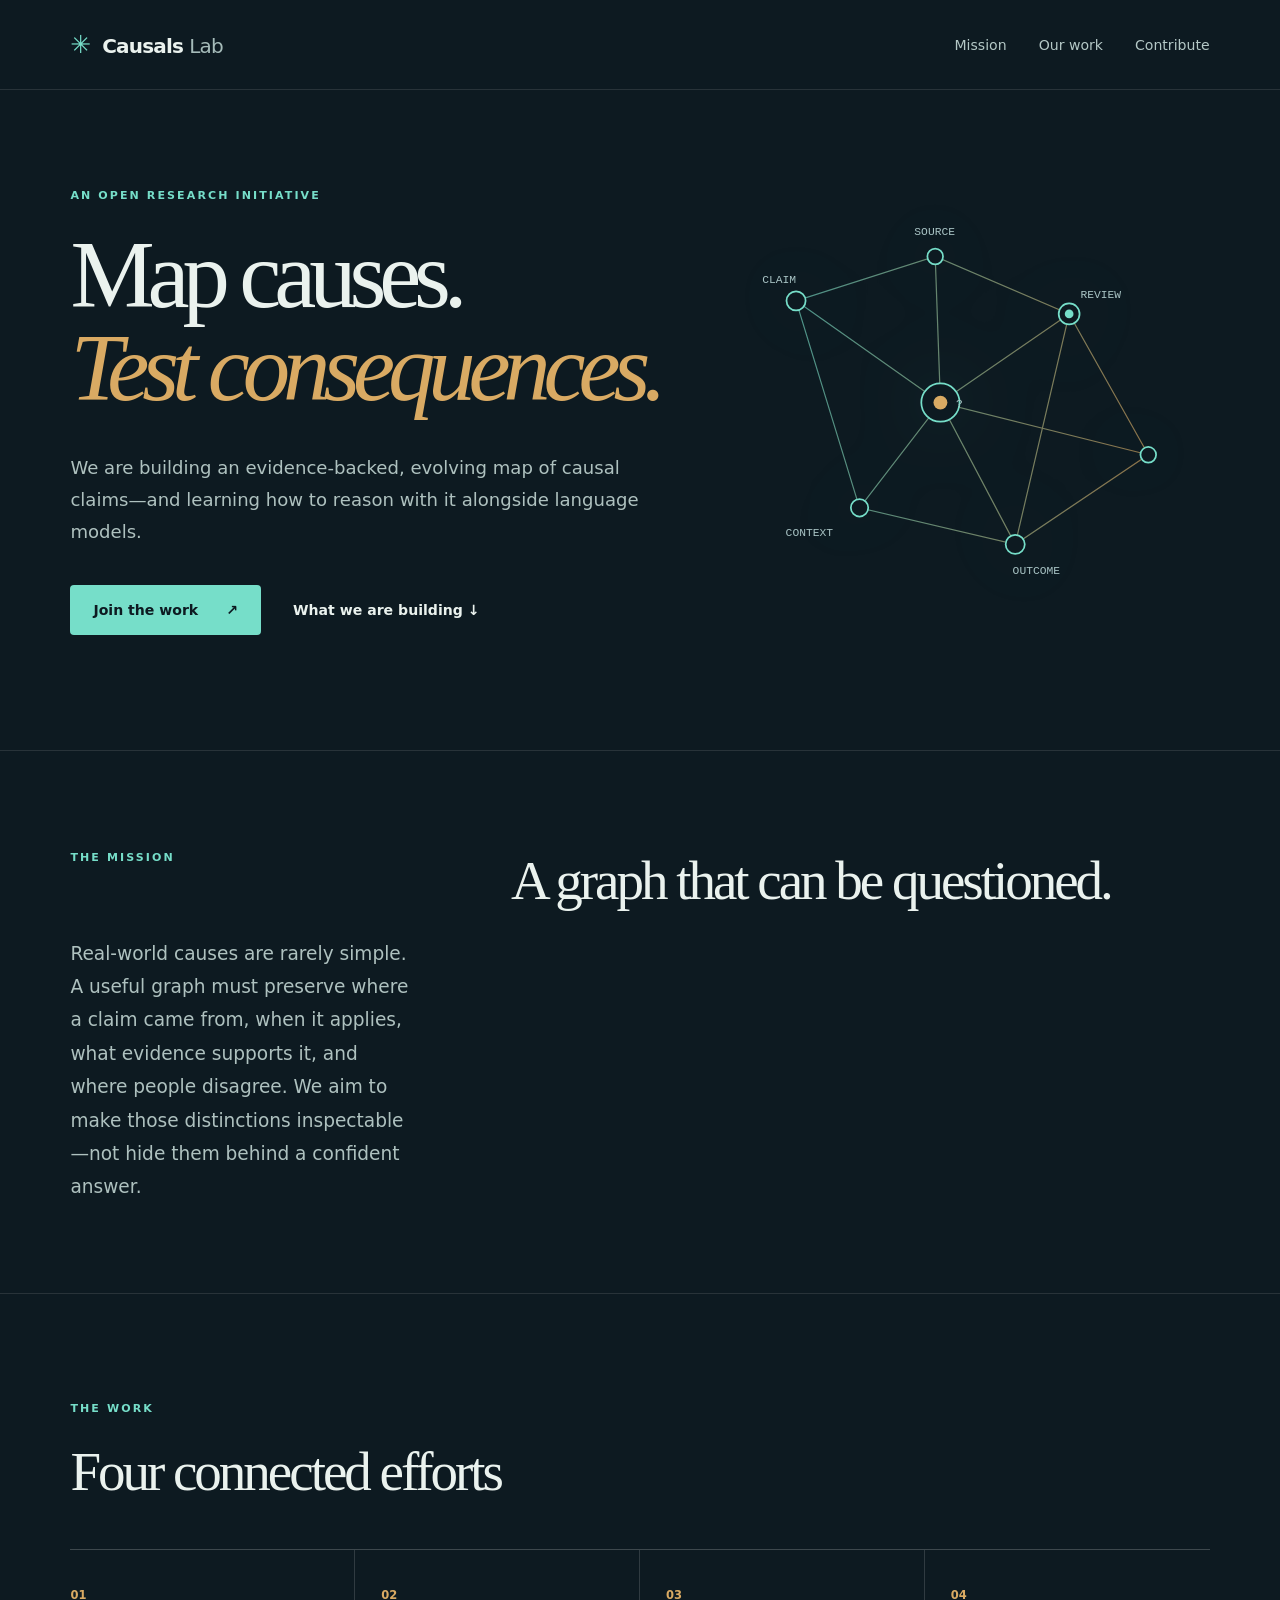
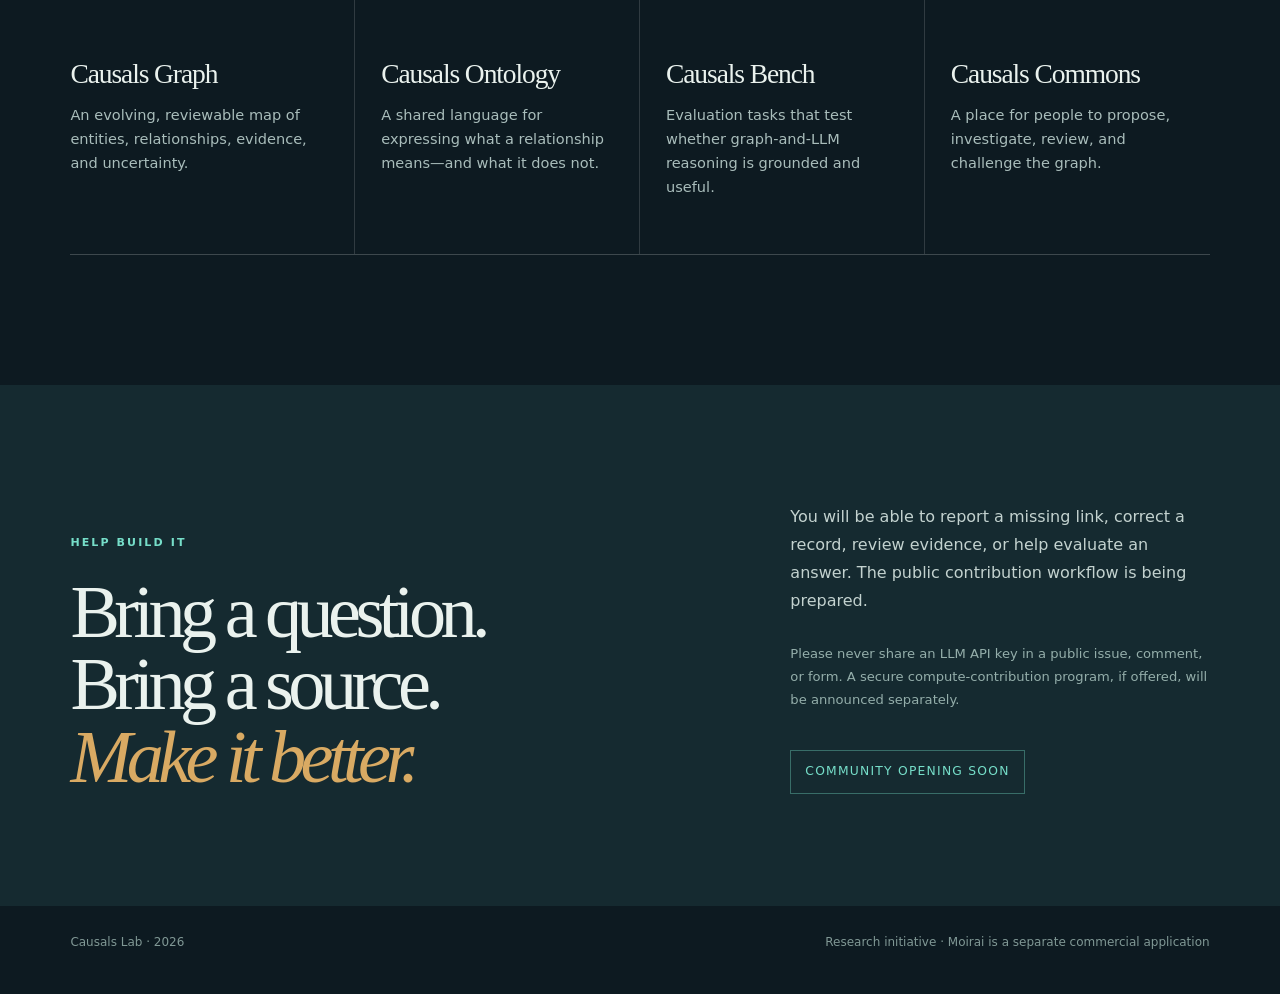
==== index.html @ 5c0425d1 "Initialize Causals Lab public collaboration materials" ====
<!doctype html>
<html lang="en">
  <head>
    <meta charset="utf-8" />
    <meta name="viewport" content="width=device-width, initial-scale=1" />
    <meta name="theme-color" content="#0d1a21" />
    <meta name="description" content="Causals Lab is building an evidence-backed causal knowledge graph and studying how graphs and language models reason together." />
    <title>Causals Lab — Map causes. Test consequences.</title>
    <link rel="stylesheet" href="./styles.css" />
  </head>
  <body>
    <header class="site-header">
      <a class="wordmark" href="#top" aria-label="Causals Lab home"><span class="mark" aria-hidden="true">✳</span> Causals <span class="lab">Lab</span></a>
      <nav aria-label="Main navigation">
        <a href="#mission">Mission</a>
        <a href="#work">Our work</a>
        <a href="#contribute">Contribute</a>
      </nav>
    </header>

    <main id="top">
      <section class="hero" aria-labelledby="hero-title">
        <div class="hero-copy">
          <p class="eyebrow">An open research initiative</p>
          <h1 id="hero-title">Map causes.<br /><em>Test consequences.</em></h1>
          <p class="lede">We are building an evidence-backed, evolving map of causal claims—and learning how to reason with it alongside language models.</p>
          <div class="hero-actions">
            <a class="button button-primary" href="#contribute">Join the work <span aria-hidden="true">↗</span></a>
            <a class="text-link" href="#mission">What we are building <span aria-hidden="true">↓</span></a>
          </div>
        </div>
        <div class="graph-art" role="img" aria-label="Illustration of connected claims, evidence, and questions">
          <svg viewBox="0 0 560 500" aria-hidden="true">
            <defs><linearGradient id="line" x1="0" x2="1"><stop stop-color="#76dec9"/><stop offset="1" stop-color="#d9aa63"/></linearGradient></defs>
            <g class="edges" stroke="url(#line)" stroke-width="1.4" fill="none" opacity=".62">
              <path d="M84 124 244 73 398 139 489 301 336 404 157 362 84 124"/>
              <path d="M84 124 250 241 398 139M244 73 250 241 336 404M157 362 250 241 489 301M398 139 336 404"/>
            </g>
            <g fill="#0d1a21" stroke="#76dec9" stroke-width="2"><circle cx="84" cy="124" r="11"/><circle cx="244" cy="73" r="9"/><circle cx="398" cy="139" r="12"/><circle cx="250" cy="241" r="22"/><circle cx="157" cy="362" r="10"/><circle cx="336" cy="404" r="11"/><circle cx="489" cy="301" r="9"/></g>
            <circle cx="250" cy="241" r="8" fill="#d9aa63"/><circle cx="398" cy="139" r="5" fill="#76dec9"/>
            <g fill="#a9c4c5" font-size="13" font-family="ui-monospace, monospace"><text x="45" y="103">CLAIM</text><text x="220" y="48">SOURCE</text><text x="411" y="121">REVIEW</text><text x="268" y="246">?</text><text x="72" y="394">CONTEXT</text><text x="333" y="438">OUTCOME</text></g>
          </svg>
        </div>
      </section>

      <section class="statement" id="mission">
        <p class="eyebrow">The mission</p>
        <h2>A graph that can be questioned.</h2>
        <p>Real-world causes are rarely simple. A useful graph must preserve where a claim came from, when it applies, what evidence supports it, and where people disagree. We aim to make those distinctions inspectable—not hide them behind a confident answer.</p>
      </section>

      <section class="work" id="work">
        <div class="section-head"><p class="eyebrow">The work</p><h2>Four connected efforts</h2></div>
        <div class="cards">
          <article class="card"><span class="number">01</span><h3>Causals Graph</h3><p>An evolving, reviewable map of entities, relationships, evidence, and uncertainty.</p></article>
          <article class="card"><span class="number">02</span><h3>Causals Ontology</h3><p>A shared language for expressing what a relationship means—and what it does not.</p></article>
          <article class="card"><span class="number">03</span><h3>Causals Bench</h3><p>Evaluation tasks that test whether graph-and-LLM reasoning is grounded and useful.</p></article>
          <article class="card"><span class="number">04</span><h3>Causals Commons</h3><p>A place for people to propose, investigate, review, and challenge the graph.</p></article>
        </div>
      </section>

      <section class="contribute" id="contribute">
        <div><p class="eyebrow">Help build it</p><h2>Bring a question.<br />Bring a source.<br /><em>Make it better.</em></h2></div>
        <div class="contribute-copy"><p>You will be able to report a missing link, correct a record, review evidence, or help evaluate an answer. The public contribution workflow is being prepared.</p><p class="small">Please never share an LLM API key in a public issue, comment, or form. A secure compute-contribution program, if offered, will be announced separately.</p><span class="status">Community opening soon</span></div>
      </section>
    </main>

    <footer><span>Causals Lab · 2026</span><span>Research initiative · Moirai is a separate commercial application</span></footer>
  </body>
</html>
---- styles.css ----
:root{font-family:Inter,ui-sans-serif,system-ui,-apple-system,BlinkMacSystemFont,"Segoe UI",sans-serif;color:#eaf2ee;background:#0d1a21;font-synthesis:none}*{box-sizing:border-box}html{scroll-behavior:smooth}body{margin:0}a{color:inherit;text-decoration:none}.site-header,.hero,.statement,.work,.contribute,footer{max-width:1440px;margin:auto}.site-header{display:flex;align-items:center;justify-content:space-between;padding:30px 5.5%;border-bottom:1px solid #ffffff1c}.wordmark{font-size:1.25rem;font-weight:700;letter-spacing:-.04em}.mark{color:#76dec9;font-size:1.55rem;margin-right:.35rem}.lab{color:#a5bbb9;font-weight:400}.site-header nav{display:flex;gap:32px;color:#b4c8c6;font-size:.88rem}.site-header nav a:hover,.text-link:hover{color:#76dec9}.hero{min-height:660px;padding:96px 5.5% 112px;display:grid;grid-template-columns:1.1fr .9fr;align-items:center;gap:5%}.eyebrow{text-transform:uppercase;letter-spacing:.19em;color:#76dec9;font-size:.69rem;font-weight:700;margin:0 0 27px}.hero h1,.contribute h2{font-family:Georgia,"Times New Roman",serif;font-weight:400;font-size:clamp(3.8rem,7.4vw,7.8rem);line-height:.98;letter-spacing:-.075em;margin:0}.hero h1 em,.contribute h2 em{color:#d9aa63;font-weight:400}.lede{font-size:1.13rem;line-height:1.75;color:#aec1bf;max-width:580px;margin:38px 0}.hero-actions{display:flex;align-items:center;gap:32px}.button{display:inline-flex;align-items:center;gap:28px;padding:17px 23px;border-radius:4px;font-size:.88rem;font-weight:700}.button-primary{background:#76dec9;color:#0d1a21}.button-primary:hover{background:#a2f1df}.text-link{font-size:.88rem;font-weight:650}.graph-art svg{width:100%;max-width:560px;filter:drop-shadow(0 0 35px #76dec918)}.statement{padding:100px 5.5% 115px;border-top:1px solid #ffffff1c;border-bottom:1px solid #ffffff1c;display:grid;grid-template-columns:1fr 2fr;gap:8%}.statement h2,.work h2{font-family:Georgia,"Times New Roman",serif;font-size:clamp(2.7rem,4.3vw,4.8rem);font-weight:400;letter-spacing:-.055em;line-height:1.08;margin:0}.statement p:last-child{font-size:1.16rem;color:#aec1bf;line-height:1.8;margin:0;max-width:760px}.work{padding:108px 5.5% 130px}.section-head{margin-bottom:48px}.cards{display:grid;grid-template-columns:repeat(4,1fr);border-top:1px solid #ffffff33;border-bottom:1px solid #ffffff33}.card{padding:34px 26px 55px;border-right:1px solid #ffffff25;min-height:280px}.card:first-child{padding-left:0}.card:last-child{border-right:0}.number{font-size:.72rem;font-weight:700;color:#d9aa63}.card h3{font-family:Georgia,"Times New Roman",serif;font-size:1.72rem;letter-spacing:-.04em;font-weight:400;margin:55px 0 13px}.card p{line-height:1.65;color:#a9bdbb;font-size:.91rem;margin:0}.contribute{background:#152a30;padding:102px 5.5% 112px;display:grid;grid-template-columns:1.2fr .8fr;gap:8%;align-items:end}.contribute h2{font-size:clamp(3.4rem,5.8vw,6rem)}.contribute-copy{color:#c3d2cf;font-size:1rem;line-height:1.75}.contribute-copy .small{font-size:.82rem;color:#94aeaa;margin-top:28px}.status{display:inline-block;margin-top:25px;padding:10px 14px;border:1px solid #76dec95e;color:#76dec9;font-size:.77rem;text-transform:uppercase;letter-spacing:.1em}footer{display:flex;justify-content:space-between;gap:20px;padding:29px 5.5% 45px;color:#809895;font-size:.75rem}@media(max-width:900px){.hero{grid-template-columns:1fr;padding-top:70px;gap:20px}.graph-art{max-width:500px;justify-self:center}.statement{grid-template-columns:1fr;gap:20px}.cards{grid-template-columns:repeat(2,1fr)}.card:nth-child(2){border-right:0}.card:nth-child(-n+2){border-bottom:1px solid #ffffff25}.card:nth-child(3){padding-left:0}.contribute{grid-template-columns:1fr;gap:35px}}@media(max-width:600px){.site-header{padding:20px 6%}.site-header nav{gap:15px;font-size:.73rem}.site-header nav a:nth-child(2){display:none}.hero{padding:70px 6% 85px;min-height:auto}.hero h1{font-size:3.75rem}.lede{font-size:1rem;margin:28px 0}.hero-actions{gap:17px;flex-wrap:wrap}.statement,.work,.contribute{padding:75px 6%}.cards{grid-template-columns:1fr}.card,.card:first-child,.card:nth-child(3){padding:25px 0 30px;border-right:0;border-bottom:1px solid #ffffff25;min-height:0}.card:last-child{border-bottom:0}.card h3{margin:20px 0 10px}.contribute h2{font-size:3.3rem}footer{padding:27px 6% 40px;flex-direction:column;gap:8px}}
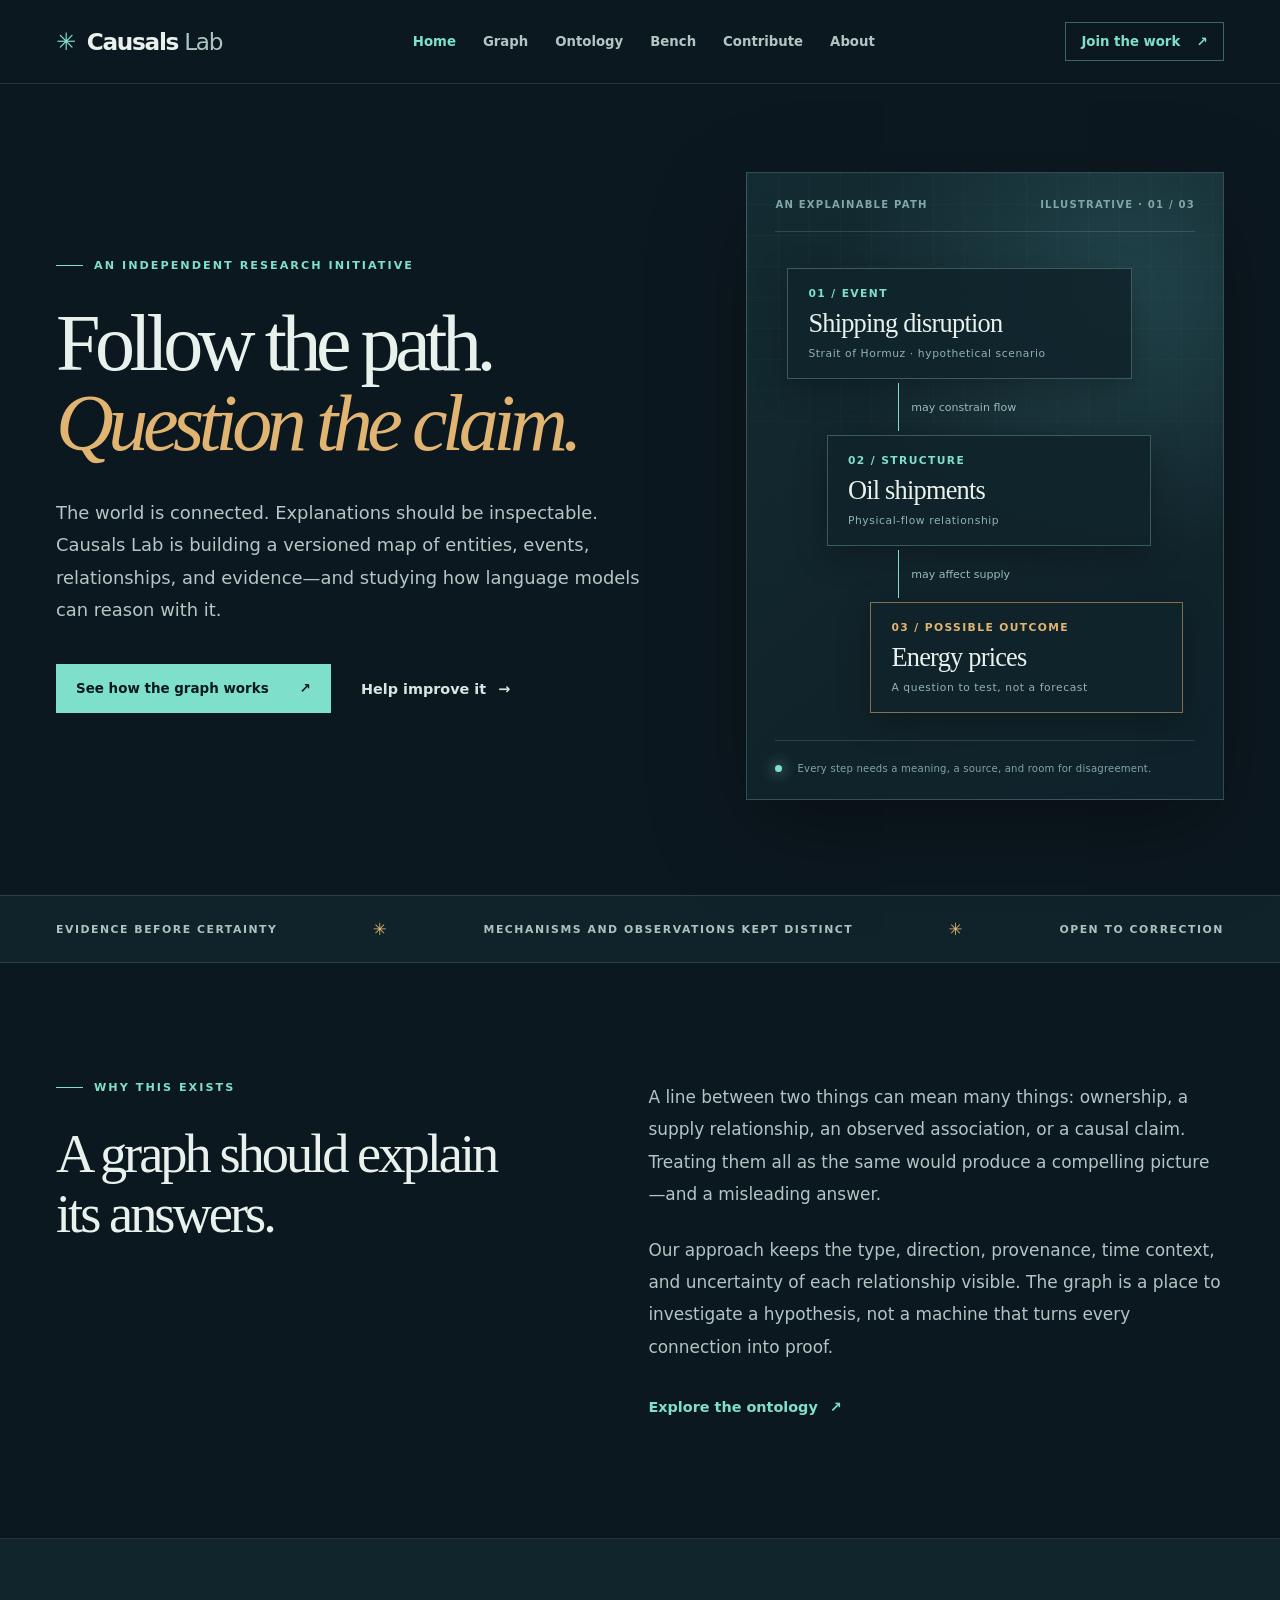
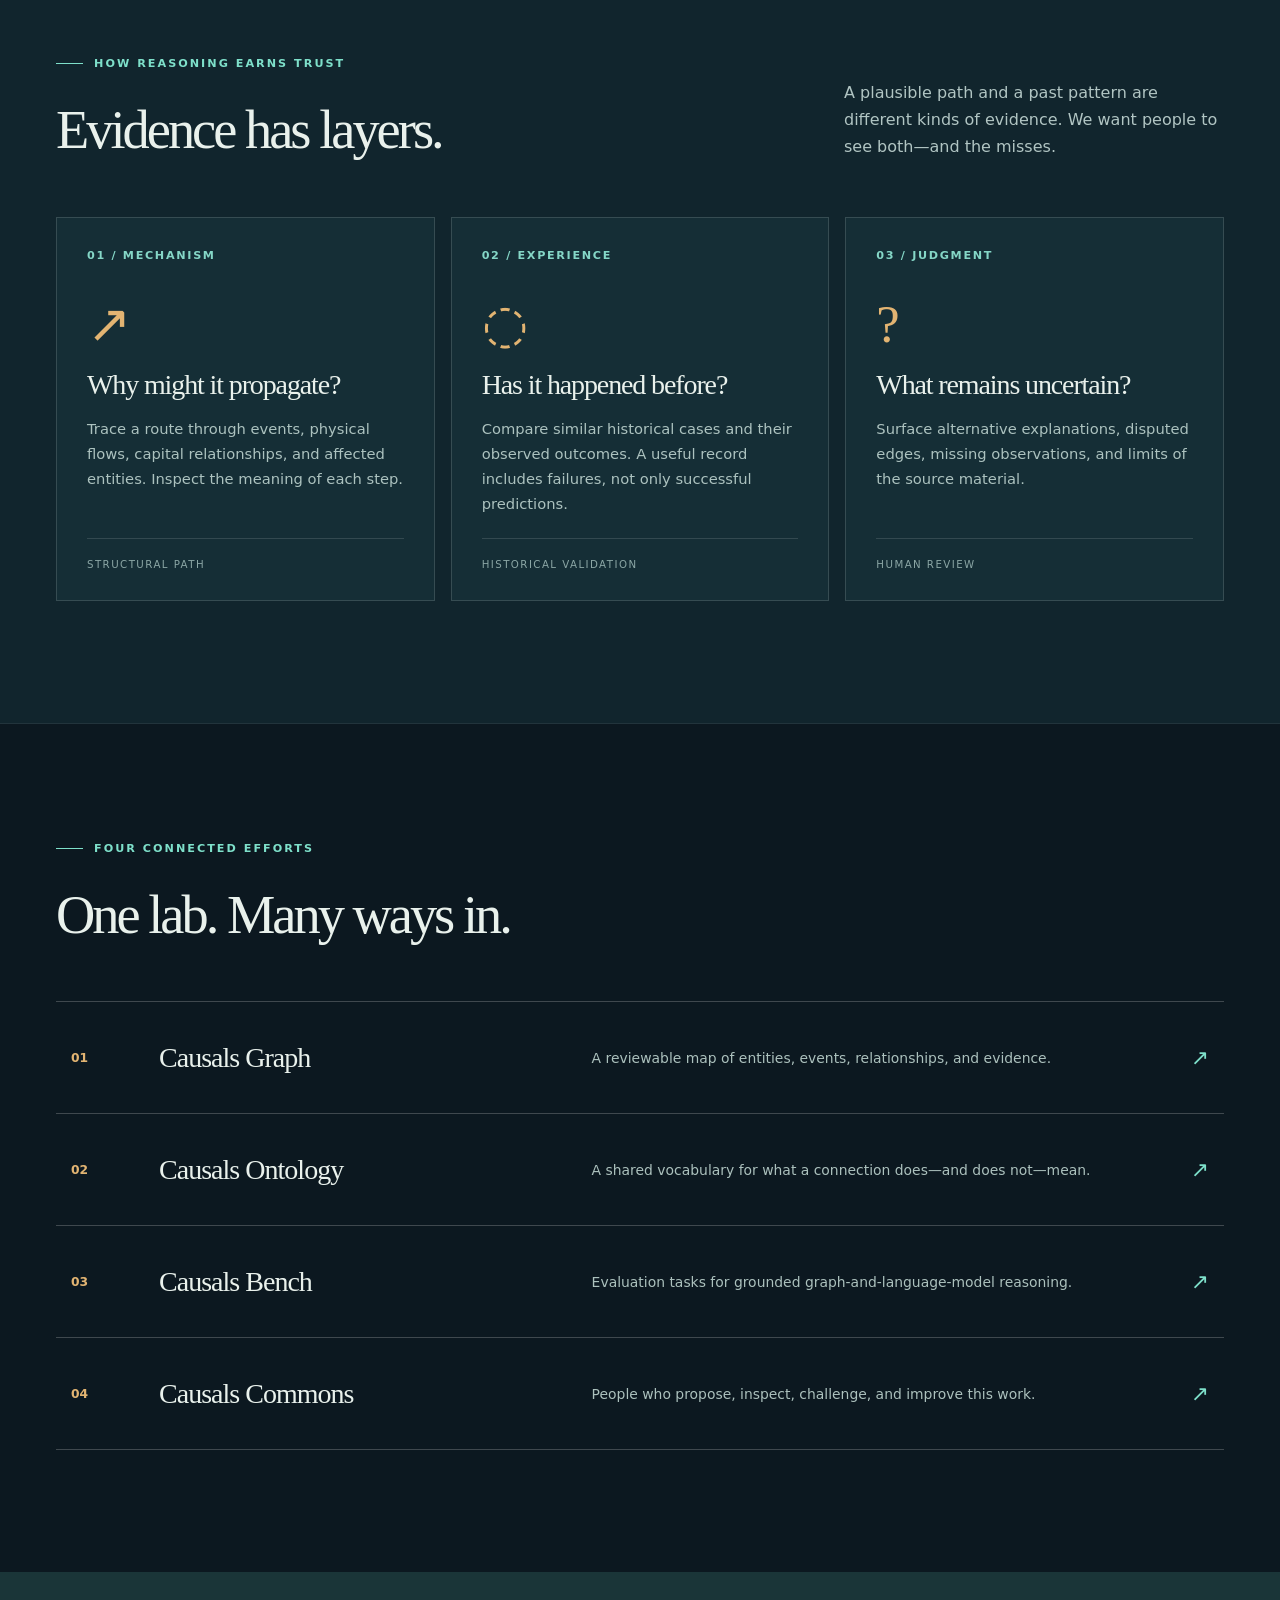
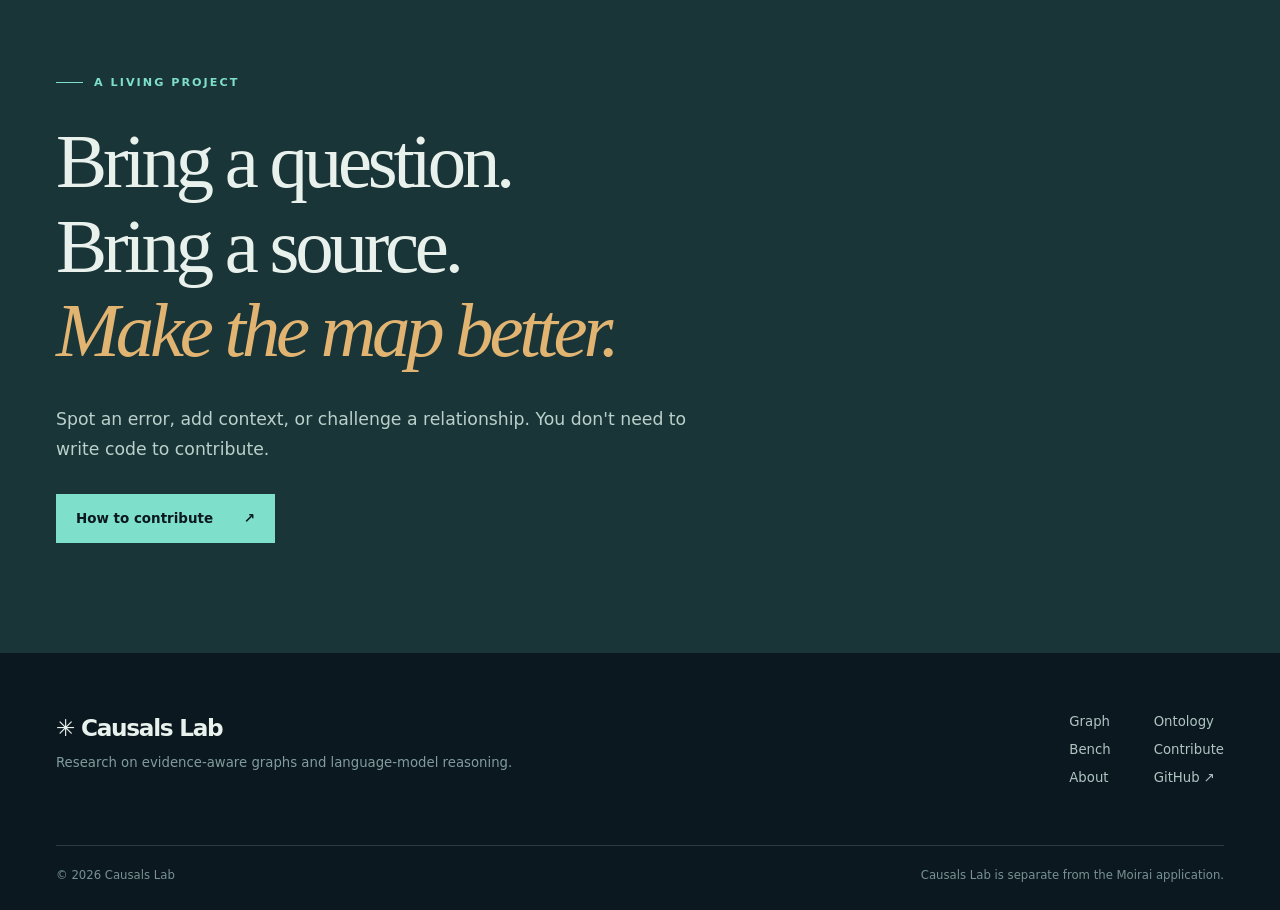
==== commit f3f09e79: "Build Causals Lab website" ====
--- a/index.html
+++ b/index.html
@@ -1,70 +1,66 @@
 <!doctype html>
 <html lang="en">
-  <head>
-    <meta charset="utf-8" />
-    <meta name="viewport" content="width=device-width, initial-scale=1" />
-    <meta name="theme-color" content="#0d1a21" />
-    <meta name="description" content="Causals Lab is building an evidence-backed causal knowledge graph and studying how graphs and language models reason together." />
-    <title>Causals Lab — Map causes. Test consequences.</title>
-    <link rel="stylesheet" href="./styles.css" />
-  </head>
-  <body>
-    <header class="site-header">
-      <a class="wordmark" href="#top" aria-label="Causals Lab home"><span class="mark" aria-hidden="true">✳</span> Causals <span class="lab">Lab</span></a>
-      <nav aria-label="Main navigation">
-        <a href="#mission">Mission</a>
-        <a href="#work">Our work</a>
-        <a href="#contribute">Contribute</a>
-      </nav>
-    </header>
-
-    <main id="top">
-      <section class="hero" aria-labelledby="hero-title">
-        <div class="hero-copy">
-          <p class="eyebrow">An open research initiative</p>
-          <h1 id="hero-title">Map causes.<br /><em>Test consequences.</em></h1>
-          <p class="lede">We are building an evidence-backed, evolving map of causal claims—and learning how to reason with it alongside language models.</p>
-          <div class="hero-actions">
-            <a class="button button-primary" href="#contribute">Join the work <span aria-hidden="true">↗</span></a>
-            <a class="text-link" href="#mission">What we are building <span aria-hidden="true">↓</span></a>
-          </div>
+<head>
+  <meta charset="utf-8">
+  <meta name="viewport" content="width=device-width, initial-scale=1">
+  <meta name="theme-color" content="#0c1820">
+  <meta name="description" content="Causals Lab builds an evidence-aware graph of how events, systems, and outcomes may connect. Explore the method and help improve the map.">
+  <title>Causals Lab — Follow the path. Question the claim.</title>
+  <link rel="stylesheet" href="styles.css"><link rel="icon" href="favicon.svg" type="image/svg+xml">
+</head>
+<body>
+  <a class="skip-link" href="#main">Skip to content</a>
+  <header class="site-header">
+    <a class="wordmark" href="index.html" aria-label="Causals Lab home"><span class="mark" aria-hidden="true">✳</span> Causals<span class="wordmark-light"> Lab</span></a>
+    <nav aria-label="Main navigation">
+      <a class="active" href="index.html" aria-current="page">Home</a><a href="graph.html">Graph</a><a href="ontology.html">Ontology</a><a href="bench.html">Bench</a><a href="contribute.html">Contribute</a><a href="about.html">About</a>
+    </nav>
+    <a class="header-cta" href="contribute.html">Join the work <span aria-hidden="true">↗</span></a>
+  </header>
+  <main id="main">
+    <section class="hero wrap">
+      <div class="hero-copy">
+        <p class="eyebrow"><span class="eyebrow-line"></span> An independent research initiative</p>
+        <h1>Follow the path.<br><em>Question the claim.</em></h1>
+        <p class="lede">The world is connected. Explanations should be inspectable. Causals Lab is building a versioned map of entities, events, relationships, and evidence—and studying how language models can reason with it.</p>
+        <div class="actions"><a class="button button-primary" href="graph.html">See how the graph works <span aria-hidden="true">↗</span></a><a class="text-link" href="contribute.html">Help improve it <span aria-hidden="true">→</span></a></div>
+      </div>
+      <div class="hero-visual" role="img" aria-label="Illustrative path from a hypothetical shipping disruption through oil shipments to a possible energy price change">
+        <div class="visual-topline"><span>AN EXPLAINABLE PATH</span><span>ILLUSTRATIVE · 01 / 03</span></div>
+        <div class="path-stack">
+          <div class="path-node event"><span class="node-index">01 / EVENT</span><strong>Shipping disruption</strong><span class="node-meta">Strait of Hormuz · hypothetical scenario</span></div>
+          <div class="path-link"><span></span><small>may constrain flow</small></div>
+          <div class="path-node relationship"><span class="node-index">02 / STRUCTURE</span><strong>Oil shipments</strong><span class="node-meta">Physical-flow relationship</span></div>
+          <div class="path-link"><span></span><small>may affect supply</small></div>
+          <div class="path-node outcome"><span class="node-index">03 / POSSIBLE OUTCOME</span><strong>Energy prices</strong><span class="node-meta">A question to test, not a forecast</span></div>
         </div>
-        <div class="graph-art" role="img" aria-label="Illustration of connected claims, evidence, and questions">
-          <svg viewBox="0 0 560 500" aria-hidden="true">
-            <defs><linearGradient id="line" x1="0" x2="1"><stop stop-color="#76dec9"/><stop offset="1" stop-color="#d9aa63"/></linearGradient></defs>
-            <g class="edges" stroke="url(#line)" stroke-width="1.4" fill="none" opacity=".62">
-              <path d="M84 124 244 73 398 139 489 301 336 404 157 362 84 124"/>
-              <path d="M84 124 250 241 398 139M244 73 250 241 336 404M157 362 250 241 489 301M398 139 336 404"/>
-            </g>
-            <g fill="#0d1a21" stroke="#76dec9" stroke-width="2"><circle cx="84" cy="124" r="11"/><circle cx="244" cy="73" r="9"/><circle cx="398" cy="139" r="12"/><circle cx="250" cy="241" r="22"/><circle cx="157" cy="362" r="10"/><circle cx="336" cy="404" r="11"/><circle cx="489" cy="301" r="9"/></g>
-            <circle cx="250" cy="241" r="8" fill="#d9aa63"/><circle cx="398" cy="139" r="5" fill="#76dec9"/>
-            <g fill="#a9c4c5" font-size="13" font-family="ui-monospace, monospace"><text x="45" y="103">CLAIM</text><text x="220" y="48">SOURCE</text><text x="411" y="121">REVIEW</text><text x="268" y="246">?</text><text x="72" y="394">CONTEXT</text><text x="333" y="438">OUTCOME</text></g>
-          </svg>
-        </div>
-      </section>
-
-      <section class="statement" id="mission">
-        <p class="eyebrow">The mission</p>
-        <h2>A graph that can be questioned.</h2>
-        <p>Real-world causes are rarely simple. A useful graph must preserve where a claim came from, when it applies, what evidence supports it, and where people disagree. We aim to make those distinctions inspectable—not hide them behind a confident answer.</p>
-      </section>
-
-      <section class="work" id="work">
-        <div class="section-head"><p class="eyebrow">The work</p><h2>Four connected efforts</h2></div>
-        <div class="cards">
-          <article class="card"><span class="number">01</span><h3>Causals Graph</h3><p>An evolving, reviewable map of entities, relationships, evidence, and uncertainty.</p></article>
-          <article class="card"><span class="number">02</span><h3>Causals Ontology</h3><p>A shared language for expressing what a relationship means—and what it does not.</p></article>
-          <article class="card"><span class="number">03</span><h3>Causals Bench</h3><p>Evaluation tasks that test whether graph-and-LLM reasoning is grounded and useful.</p></article>
-          <article class="card"><span class="number">04</span><h3>Causals Commons</h3><p>A place for people to propose, investigate, review, and challenge the graph.</p></article>
-        </div>
-      </section>
-
-      <section class="contribute" id="contribute">
-        <div><p class="eyebrow">Help build it</p><h2>Bring a question.<br />Bring a source.<br /><em>Make it better.</em></h2></div>
-        <div class="contribute-copy"><p>You will be able to report a missing link, correct a record, review evidence, or help evaluate an answer. The public contribution workflow is being prepared.</p><p class="small">Please never share an LLM API key in a public issue, comment, or form. A secure compute-contribution program, if offered, will be announced separately.</p><span class="status">Community opening soon</span></div>
-      </section>
-    </main>
-
-    <footer><span>Causals Lab · 2026</span><span>Research initiative · Moirai is a separate commercial application</span></footer>
-  </body>
+        <div class="visual-foot"><span class="pulse"></span><span>Every step needs a meaning, a source, and room for disagreement.</span></div>
+      </div>
+    </section>
+    <section class="ticker" aria-label="Principles"><div class="wrap ticker-inner"><span>Evidence before certainty</span><span class="diamond">✳</span><span>Mechanisms and observations kept distinct</span><span class="diamond">✳</span><span>Open to correction</span></div></section>
+    <section class="section split wrap" id="mission">
+      <div><p class="eyebrow"><span class="eyebrow-line"></span> Why this exists</p><h2>A graph should explain its answers.</h2></div>
+      <div class="body-copy"><p>A line between two things can mean many things: ownership, a supply relationship, an observed association, or a causal claim. Treating them all as the same would produce a compelling picture—and a misleading answer.</p><p>Our approach keeps the type, direction, provenance, time context, and uncertainty of each relationship visible. The graph is a place to investigate a hypothesis, not a machine that turns every connection into proof.</p><a class="inline-link" href="ontology.html">Explore the ontology <span aria-hidden="true">↗</span></a></div>
+    </section>
+    <section class="section evidence-section"><div class="wrap">
+      <div class="section-heading"><div><p class="eyebrow"><span class="eyebrow-line"></span> How reasoning earns trust</p><h2>Evidence has layers.</h2></div><p>A plausible path and a past pattern are different kinds of evidence. We want people to see both—and the misses.</p></div>
+      <div class="evidence-grid">
+        <article class="evidence-card"><span class="card-kicker">01 / MECHANISM</span><div class="card-symbol" aria-hidden="true">↗</div><h3>Why might it propagate?</h3><p>Trace a route through events, physical flows, capital relationships, and affected entities. Inspect the meaning of each step.</p><span class="card-tag">Structural path</span></article>
+        <article class="evidence-card"><span class="card-kicker">02 / EXPERIENCE</span><div class="card-symbol" aria-hidden="true">◌</div><h3>Has it happened before?</h3><p>Compare similar historical cases and their observed outcomes. A useful record includes failures, not only successful predictions.</p><span class="card-tag">Historical validation</span></article>
+        <article class="evidence-card"><span class="card-kicker">03 / JUDGMENT</span><div class="card-symbol" aria-hidden="true">?</div><h3>What remains uncertain?</h3><p>Surface alternative explanations, disputed edges, missing observations, and limits of the source material.</p><span class="card-tag">Human review</span></article>
+      </div>
+    </div></section>
+    <section class="section work-section wrap">
+      <div class="section-heading"><div><p class="eyebrow"><span class="eyebrow-line"></span> Four connected efforts</p><h2>One lab. Many ways in.</h2></div></div>
+      <div class="work-list">
+        <a href="graph.html"><span class="work-number">01</span><strong>Causals Graph</strong><span>A reviewable map of entities, events, relationships, and evidence.</span><span class="work-arrow" aria-hidden="true">↗</span></a>
+        <a href="ontology.html"><span class="work-number">02</span><strong>Causals Ontology</strong><span>A shared vocabulary for what a connection does—and does not—mean.</span><span class="work-arrow" aria-hidden="true">↗</span></a>
+        <a href="bench.html"><span class="work-number">03</span><strong>Causals Bench</strong><span>Evaluation tasks for grounded graph-and-language-model reasoning.</span><span class="work-arrow" aria-hidden="true">↗</span></a>
+        <a href="contribute.html"><span class="work-number">04</span><strong>Causals Commons</strong><span>People who propose, inspect, challenge, and improve this work.</span><span class="work-arrow" aria-hidden="true">↗</span></a>
+      </div>
+    </section>
+    <section class="closing"><div class="wrap closing-inner"><p class="eyebrow"><span class="eyebrow-line"></span> A living project</p><h2>Bring a question.<br>Bring a source.<br><em>Make the map better.</em></h2><p>Spot an error, add context, or challenge a relationship. You don't need to write code to contribute.</p><a class="button button-primary" href="contribute.html">How to contribute <span aria-hidden="true">↗</span></a></div></section>
+  </main>
+  <footer class="site-footer wrap"><div><a class="footer-brand" href="index.html">✳ Causals Lab</a><p>Research on evidence-aware graphs and language-model reasoning.</p></div><div class="footer-links"><a href="graph.html">Graph</a><a href="ontology.html">Ontology</a><a href="bench.html">Bench</a><a href="contribute.html">Contribute</a><a href="about.html">About</a><a href="https://github.com/causals-lab/community">GitHub ↗</a></div><div class="footer-bottom"><span>© 2026 Causals Lab</span><span>Causals Lab is separate from the Moirai application.</span></div></footer>
+</body>
 </html>
--- a/styles.css
+++ b/styles.css
@@ -1 +1,135 @@
-:root{font-family:Inter,ui-sans-serif,system-ui,-apple-system,BlinkMacSystemFont,"Segoe UI",sans-serif;color:#eaf2ee;background:#0d1a21;font-synthesis:none}*{box-sizing:border-box}html{scroll-behavior:smooth}body{margin:0}a{color:inherit;text-decoration:none}.site-header,.hero,.statement,.work,.contribute,footer{max-width:1440px;margin:auto}.site-header{display:flex;align-items:center;justify-content:space-between;padding:30px 5.5%;border-bottom:1px solid #ffffff1c}.wordmark{font-size:1.25rem;font-weight:700;letter-spacing:-.04em}.mark{color:#76dec9;font-size:1.55rem;margin-right:.35rem}.lab{color:#a5bbb9;font-weight:400}.site-header nav{display:flex;gap:32px;color:#b4c8c6;font-size:.88rem}.site-header nav a:hover,.text-link:hover{color:#76dec9}.hero{min-height:660px;padding:96px 5.5% 112px;display:grid;grid-template-columns:1.1fr .9fr;align-items:center;gap:5%}.eyebrow{text-transform:uppercase;letter-spacing:.19em;color:#76dec9;font-size:.69rem;font-weight:700;margin:0 0 27px}.hero h1,.contribute h2{font-family:Georgia,"Times New Roman",serif;font-weight:400;font-size:clamp(3.8rem,7.4vw,7.8rem);line-height:.98;letter-spacing:-.075em;margin:0}.hero h1 em,.contribute h2 em{color:#d9aa63;font-weight:400}.lede{font-size:1.13rem;line-height:1.75;color:#aec1bf;max-width:580px;margin:38px 0}.hero-actions{display:flex;align-items:center;gap:32px}.button{display:inline-flex;align-items:center;gap:28px;padding:17px 23px;border-radius:4px;font-size:.88rem;font-weight:700}.button-primary{background:#76dec9;color:#0d1a21}.button-primary:hover{background:#a2f1df}.text-link{font-size:.88rem;font-weight:650}.graph-art svg{width:100%;max-width:560px;filter:drop-shadow(0 0 35px #76dec918)}.statement{padding:100px 5.5% 115px;border-top:1px solid #ffffff1c;border-bottom:1px solid #ffffff1c;display:grid;grid-template-columns:1fr 2fr;gap:8%}.statement h2,.work h2{font-family:Georgia,"Times New Roman",serif;font-size:clamp(2.7rem,4.3vw,4.8rem);font-weight:400;letter-spacing:-.055em;line-height:1.08;margin:0}.statement p:last-child{font-size:1.16rem;color:#aec1bf;line-height:1.8;margin:0;max-width:760px}.work{padding:108px 5.5% 130px}.section-head{margin-bottom:48px}.cards{display:grid;grid-template-columns:repeat(4,1fr);border-top:1px solid #ffffff33;border-bottom:1px solid #ffffff33}.card{padding:34px 26px 55px;border-right:1px solid #ffffff25;min-height:280px}.card:first-child{padding-left:0}.card:last-child{border-right:0}.number{font-size:.72rem;font-weight:700;color:#d9aa63}.card h3{font-family:Georgia,"Times New Roman",serif;font-size:1.72rem;letter-spacing:-.04em;font-weight:400;margin:55px 0 13px}.card p{line-height:1.65;color:#a9bdbb;font-size:.91rem;margin:0}.contribute{background:#152a30;padding:102px 5.5% 112px;display:grid;grid-template-columns:1.2fr .8fr;gap:8%;align-items:end}.contribute h2{font-size:clamp(3.4rem,5.8vw,6rem)}.contribute-copy{color:#c3d2cf;font-size:1rem;line-height:1.75}.contribute-copy .small{font-size:.82rem;color:#94aeaa;margin-top:28px}.status{display:inline-block;margin-top:25px;padding:10px 14px;border:1px solid #76dec95e;color:#76dec9;font-size:.77rem;text-transform:uppercase;letter-spacing:.1em}footer{display:flex;justify-content:space-between;gap:20px;padding:29px 5.5% 45px;color:#809895;font-size:.75rem}@media(max-width:900px){.hero{grid-template-columns:1fr;padding-top:70px;gap:20px}.graph-art{max-width:500px;justify-self:center}.statement{grid-template-columns:1fr;gap:20px}.cards{grid-template-columns:repeat(2,1fr)}.card:nth-child(2){border-right:0}.card:nth-child(-n+2){border-bottom:1px solid #ffffff25}.card:nth-child(3){padding-left:0}.contribute{grid-template-columns:1fr;gap:35px}}@media(max-width:600px){.site-header{padding:20px 6%}.site-header nav{gap:15px;font-size:.73rem}.site-header nav a:nth-child(2){display:none}.hero{padding:70px 6% 85px;min-height:auto}.hero h1{font-size:3.75rem}.lede{font-size:1rem;margin:28px 0}.hero-actions{gap:17px;flex-wrap:wrap}.statement,.work,.contribute{padding:75px 6%}.cards{grid-template-columns:1fr}.card,.card:first-child,.card:nth-child(3){padding:25px 0 30px;border-right:0;border-bottom:1px solid #ffffff25;min-height:0}.card:last-child{border-bottom:0}.card h3{margin:20px 0 10px}.contribute h2{font-size:3.3rem}footer{padding:27px 6% 40px;flex-direction:column;gap:8px}}
+:root{font-family:Inter,ui-sans-serif,system-ui,-apple-system,BlinkMacSystemFont,"Segoe UI",sans-serif;color:#e9f1ec;background:#0c1820;font-synthesis:none}
+*{box-sizing:border-box}
+html{scroll-behavior:smooth}
+body{margin:0;min-width:320px}
+a{color:inherit;text-decoration:none}
+button,input,textarea{font:inherit}
+::selection{background:#78ddc8;color:#0c1820}
+.skip-link{position:absolute;left:-9999px;top:12px;background:#78ddc8;color:#0c1820;padding:12px;z-index:100}
+.skip-link:focus{left:12px}
+.wrap{width:min(100% - 112px,1328px);margin-inline:auto}
+.site-header{height:84px;padding:0 56px;border-bottom:1px solid #ffffff1c;display:flex;align-items:center;justify-content:space-between;gap:30px}
+.wordmark,.footer-brand{font-weight:750;letter-spacing:-.055em;font-size:1.45rem;white-space:nowrap}
+.mark{font-size:1.5rem;color:#7ee0ca;margin-right:5px}
+.wordmark-light{font-weight:400;color:#abc4bf}
+.site-header nav{display:flex;align-items:center;gap:27px}
+.site-header nav a,.header-cta{font-size:.83rem;font-weight:600;color:#b1c5c3;white-space:nowrap}
+.site-header nav a:hover,.site-header nav a.active,.header-cta:hover,.text-link:hover,.inline-link:hover{color:#7ee0ca}
+.header-cta{color:#7ee0ca;border:1px solid #7ee0ca66;padding:11px 15px}
+.header-cta span{margin-left:12px}
+.eyebrow{display:flex;align-items:center;gap:11px;text-transform:uppercase;letter-spacing:.18em;color:#7ee0ca;font-size:.7rem;font-weight:800;margin:0 0 31px}
+.eyebrow-line{width:27px;height:1px;background:#7ee0ca}
+h1,h2,h3,p{margin-top:0}
+h1,h2,h3{font-family:Georgia,"Times New Roman",serif;font-weight:400}
+.hero{display:grid;grid-template-columns:1.13fr .87fr;gap:6%;min-height:690px;align-items:center;padding-top:88px;padding-bottom:95px}
+.hero h1{font-size:clamp(4rem,6.25vw,7.3rem);line-height:1;letter-spacing:-.068em;margin-bottom:34px}
+.hero h1 em,.closing h2 em{font-weight:400;color:#e2b472}
+.lede{font-size:1.12rem;line-height:1.8;color:#b5c7c5;max-width:590px;margin-bottom:38px}
+.actions{display:flex;align-items:center;gap:30px;flex-wrap:wrap}
+.button{display:inline-flex;align-items:center;justify-content:space-between;gap:31px;padding:17px 20px;font-size:.84rem;font-weight:750;transition:background .2s,transform .2s}
+.button:hover{transform:translateY(-2px)}
+.button-primary{background:#7ee0ca;color:#0c1820}
+.button-primary:hover{background:#b5f1e1}
+.button-outline{border:1px solid #7ee0ca;color:#7ee0ca}
+.button-outline:hover{background:#7ee0ca18}
+.text-link,.inline-link{font-size:.9rem;font-weight:700;color:#d6e7e1}
+.text-link span,.inline-link span{margin-left:7px}
+.hero-visual{border:1px solid #79b4b547;background:radial-gradient(circle at 80% 18%,#21434a 0%,transparent 44%),linear-gradient(140deg,#132b32,#11232a 60%,#0f222b);padding:26px 28px 23px;box-shadow:0 32px 90px #0005;position:relative;overflow:hidden}
+.hero-visual:before{content:"";position:absolute;inset:0;background-image:linear-gradient(#ffffff0b 1px,transparent 1px),linear-gradient(90deg,#ffffff0b 1px,transparent 1px);background-size:31px 31px;mask-image:linear-gradient(to bottom,#0009,transparent 85%);pointer-events:none}
+.visual-topline,.visual-foot{position:relative;display:flex;justify-content:space-between;gap:15px;color:#80a6a6;font-size:.63rem;letter-spacing:.12em;font-weight:750}
+.visual-topline{padding-bottom:21px;border-bottom:1px solid #ffffff21}
+.path-stack{position:relative;margin:36px 0 27px;padding:0 12px}
+.path-node{display:flex;flex-direction:column;gap:8px;padding:18px 20px;background:#10242be8;border:1px solid #5c8b8b88;box-shadow:0 9px 30px #0004}
+.path-node.event{margin-right:13%}
+.path-node.relationship{margin-left:10%;margin-right:8%}
+.path-node.outcome{margin-left:21%;border-color:#e2b47288}
+.node-index,.node-meta{font-size:.67rem;color:#91b2b2;letter-spacing:.055em}
+.node-index{color:#7ee0ca;font-weight:800;letter-spacing:.13em}
+.outcome .node-index{color:#e2b472}
+.path-node strong{font-family:Georgia,"Times New Roman",serif;font-size:1.65rem;font-weight:400;letter-spacing:-.03em}
+.path-link{height:56px;display:flex;align-items:center;gap:12px;padding-left:28%}
+.path-link span{display:block;width:1px;height:48px;background:#7ee0ca}
+.path-link small{color:#99b9b7;font-size:.69rem}
+.visual-foot{border-top:1px solid #ffffff21;padding-top:20px;justify-content:flex-start;align-items:center;line-height:1.5;letter-spacing:.02em;font-weight:500}
+.pulse{width:7px;height:7px;border-radius:50%;background:#7ee0ca;box-shadow:0 0 14px #7ee0ca;flex:none}
+.ticker{border-block:1px solid #ffffff20;background:#10232a}
+.ticker-inner{min-height:66px;display:flex;align-items:center;justify-content:space-between;gap:20px;text-transform:uppercase;letter-spacing:.14em;font-size:.68rem;font-weight:750;color:#a8c4bf}
+.diamond{color:#e2b472;font-size:1.05rem}
+.section{padding-top:118px;padding-bottom:122px}
+.split{display:grid;grid-template-columns:.88fr 1.12fr;gap:12%}
+h2{font-size:clamp(2.9rem,4.25vw,5rem);line-height:1.1;letter-spacing:-.055em;margin-bottom:0}
+.body-copy p{font-size:1.06rem;line-height:1.9;color:#b2c5c3;margin-bottom:24px}
+.inline-link{display:inline-block;color:#7ee0ca;margin-top:12px}
+.evidence-section{background:#11252d;border-block:1px solid #ffffff12}
+.section-heading{display:flex;justify-content:space-between;align-items:end;gap:70px;margin-bottom:56px}
+.section-heading>p{max-width:380px;color:#b1c5c3;line-height:1.7;margin:0}
+.evidence-grid{display:grid;grid-template-columns:repeat(3,1fr);gap:16px}
+.evidence-card{min-height:365px;border:1px solid #ffffff24;background:#152e36;padding:31px 30px 30px;display:flex;flex-direction:column;align-items:flex-start}
+.card-kicker{font-size:.7rem;color:#85d7c7;font-weight:800;letter-spacing:.15em}
+.card-symbol{font-family:Georgia,serif;font-size:3.3rem;color:#e2b472;height:92px;display:flex;align-items:end}
+.evidence-card h3{font-size:1.75rem;letter-spacing:-.04em;margin:15px 0}
+.evidence-card p{color:#acc2bf;line-height:1.7;font-size:.92rem;margin-bottom:22px}
+.card-tag{margin-top:auto;color:#8ba6a5;text-transform:uppercase;letter-spacing:.14em;font-size:.64rem;border-top:1px solid #ffffff21;padding-top:19px;width:100%}
+.work-list{border-top:1px solid #ffffff35}
+.work-list a{display:grid;grid-template-columns:70px 1.1fr 1.5fr 34px;align-items:center;gap:18px;min-height:112px;border-bottom:1px solid #ffffff35;transition:background .2s;padding:0 15px}
+.work-list a:hover{background:#1a3136}
+.work-number{font-size:.77rem;color:#e2b472;font-weight:750}
+.work-list strong{font:400 1.75rem Georgia,serif;letter-spacing:-.035em}
+.work-list a>span:nth-child(3){color:#acc1bd;line-height:1.5;font-size:.87rem}
+.work-arrow{font-size:1.35rem;color:#7ee0ca;text-align:right}
+.ontology-row{display:grid;grid-template-columns:70px 1.1fr 1.5fr;align-items:center;gap:18px;min-height:112px;border-bottom:1px solid #ffffff35;padding:0 15px}
+.ontology-row strong{font:400 1.75rem Georgia,serif;letter-spacing:-.035em}
+.ontology-row>span:last-child{color:#acc1bd;line-height:1.5;font-size:.87rem}
+.closing{background:#1a3538;padding:104px 0 110px}
+.closing-inner{max-width:1328px}
+.closing h2{font-size:clamp(3.7rem,6vw,6.6rem);margin-bottom:30px}
+.closing p:not(.eyebrow){max-width:650px;color:#bad0ca;line-height:1.75;font-size:1.08rem;margin-bottom:30px}
+.site-footer{display:grid;grid-template-columns:1fr auto;gap:60px;padding-top:61px;padding-bottom:28px}
+.footer-brand{color:#e9f1ec}
+.site-footer p{color:#819d9b;font-size:.83rem;margin:14px 0 0}
+.footer-links{display:grid;grid-template-columns:repeat(2,auto);gap:13px 43px;font-size:.83rem;color:#afc5c1}
+.footer-links a:hover{color:#7ee0ca}
+.footer-bottom{border-top:1px solid #ffffff24;grid-column:1/-1;display:flex;justify-content:space-between;gap:20px;padding-top:22px;color:#779290;font-size:.73rem}
+/* Interior pages */
+.page-hero{padding-top:105px;padding-bottom:95px;border-bottom:1px solid #ffffff23}
+.page-hero h1{font-size:clamp(3.8rem,6vw,6.4rem);line-height:1.04;letter-spacing:-.06em;max-width:1040px;margin-bottom:30px}
+.page-hero h1 em{font-weight:400;color:#e2b472}
+.page-hero p.lede{max-width:800px;margin:0}
+.content-section{padding-top:92px;padding-bottom:100px}
+.content-section+ .content-section{border-top:1px solid #ffffff23}
+.section-label{font-size:.7rem;color:#7ee0ca;font-weight:800;letter-spacing:.17em;text-transform:uppercase;margin-bottom:22px}
+.prose{max-width:760px}
+.prose p{font-size:1.04rem;line-height:1.85;color:#b7cac6;margin-bottom:22px}
+.prose h2{font-size:clamp(2.5rem,4vw,4.3rem);margin-bottom:27px}
+.prose h3{font-size:1.7rem;margin:38px 0 14px}
+.prose a:not(.button){color:#7ee0ca;text-decoration:underline;text-underline-offset:3px}
+.prose ul,.prose ol{padding-left:22px;color:#b7cac6;line-height:1.85}
+.prose li{padding-left:7px;margin-bottom:8px}
+.two-col{display:grid;grid-template-columns:1fr 1fr;gap:50px}
+.three-col{display:grid;grid-template-columns:repeat(3,1fr);gap:16px}
+.info-card{border:1px solid #ffffff26;background:#132830;padding:28px;min-height:220px}
+.info-card h3{font-size:1.55rem;letter-spacing:-.035em;margin:20px 0 14px}
+.info-card p{color:#b3c8c3;line-height:1.7;font-size:.92rem;margin:0}
+.info-card .card-kicker{display:block}
+.info-card .inline-link{margin-top:22px}
+.callout{padding:28px 32px;border-left:2px solid #e2b472;background:#1a3034;color:#c7d8d2;line-height:1.75}
+.callout strong{color:#f0d3a5}
+.example-path{border:1px solid #ffffff2b;background:#142b33;padding:32px;display:grid;grid-template-columns:1fr 35px 1fr 35px 1fr;align-items:center;gap:15px}
+.example-path div{min-height:120px;border:1px solid #83bbb174;background:#0e2028;padding:17px}
+.example-path small{display:block;color:#7ee0ca;letter-spacing:.13em;font-size:.66rem;font-weight:800;margin-bottom:12px}
+.example-path strong{font:400 1.36rem Georgia,serif}
+.example-path>span{color:#e2b472;text-align:center;font-size:1.5rem}
+.caption{color:#8daaa5;font-size:.81rem;line-height:1.65;margin-top:18px}
+.steps{counter-reset:step;list-style:none;padding:0;margin:0;border-top:1px solid #ffffff27}
+.steps li{counter-increment:step;display:grid;grid-template-columns:60px 1fr;gap:14px;border-bottom:1px solid #ffffff27;padding:23px 0;color:#b8cbc7;line-height:1.7}
+.steps li:before{content:"0" counter(step);color:#e2b472;font-size:.72rem;font-weight:800;letter-spacing:.1em;padding-top:3px}
+.steps strong{display:block;color:#e9f1ec;font-size:1.05rem;margin-bottom:5px}
+.pill-row{display:flex;flex-wrap:wrap;gap:10px}
+.pill{border:1px solid #87b9ad77;padding:9px 13px;color:#c5d9d3;font-size:.78rem}
+.page-cta{background:#1a3538;padding:80px 0}
+.page-cta .wrap{display:flex;align-items:end;justify-content:space-between;gap:35px}
+.page-cta h2{max-width:820px}
+@media(max-width:1100px){.site-header{padding:0 28px}.wrap{width:min(100% - 56px,1328px)}.site-header nav{gap:15px}.header-cta{display:none}.hero{grid-template-columns:1fr 1fr;gap:35px}.hero h1{font-size:5vw}.path-node strong{font-size:1.3rem}}
+@media(max-width:780px){.site-header{height:auto;min-height:76px;flex-wrap:wrap;padding:19px 24px;gap:17px}.site-header nav{order:3;width:100%;overflow-x:auto;padding-bottom:2px}.hero{grid-template-columns:1fr;min-height:0;padding-top:82px}.hero h1{font-size:clamp(3.5rem,9vw,5.4rem)}.hero-visual{max-width:590px}.split{grid-template-columns:1fr;gap:30px}.section-heading{display:block}.section-heading>p{margin-top:25px}.evidence-grid,.three-col{grid-template-columns:1fr}.evidence-card{min-height:0}.work-list a{grid-template-columns:40px 1fr 25px;min-height:108px}.work-list a>span:nth-child(3){grid-column:2;grid-row:2;padding-bottom:19px}.work-arrow{grid-column:3;grid-row:1}.two-col{grid-template-columns:1fr;gap:25px}.example-path{grid-template-columns:1fr;gap:10px}.example-path>span{transform:rotate(90deg)}.page-cta .wrap{display:block}.page-cta .button{margin-top:30px}}
+@media(max-width:780px){.ontology-row{grid-template-columns:40px 1fr;min-height:98px}.ontology-row>span:last-child{grid-column:2;padding-bottom:20px}}
+@media(max-width:540px){.wrap{width:calc(100% - 40px)}.site-header{padding:17px 20px}.site-header nav{gap:10px 18px;flex-wrap:wrap;overflow:visible}.site-header nav a{font-size:.78rem}.hero{padding-top:66px;padding-bottom:75px}.hero h1{font-size:3.45rem}.lede{font-size:1rem}.hero-visual{padding:18px}.visual-topline{font-size:.53rem}.path-stack{padding:0;margin:26px 0}.path-node{padding:15px}.path-node strong{font-size:1.3rem}.path-node.outcome{margin-left:12%}.ticker-inner{flex-wrap:wrap;justify-content:center;padding-block:20px;text-align:center;line-height:1.5}.ticker-inner .diamond:last-of-type,.ticker-inner span:last-child{display:none}.section,.content-section{padding-top:75px;padding-bottom:78px}.section-heading{margin-bottom:36px}.work-list strong{font-size:1.46rem}.closing{padding:78px 0}.closing h2{font-size:3.55rem}.site-footer{grid-template-columns:1fr;padding-top:48px;gap:35px}.footer-links{justify-content:start}.footer-bottom{display:block;line-height:1.7}.footer-bottom span{display:block}.page-hero{padding-top:76px;padding-bottom:75px}.page-hero h1{font-size:3.5rem}}
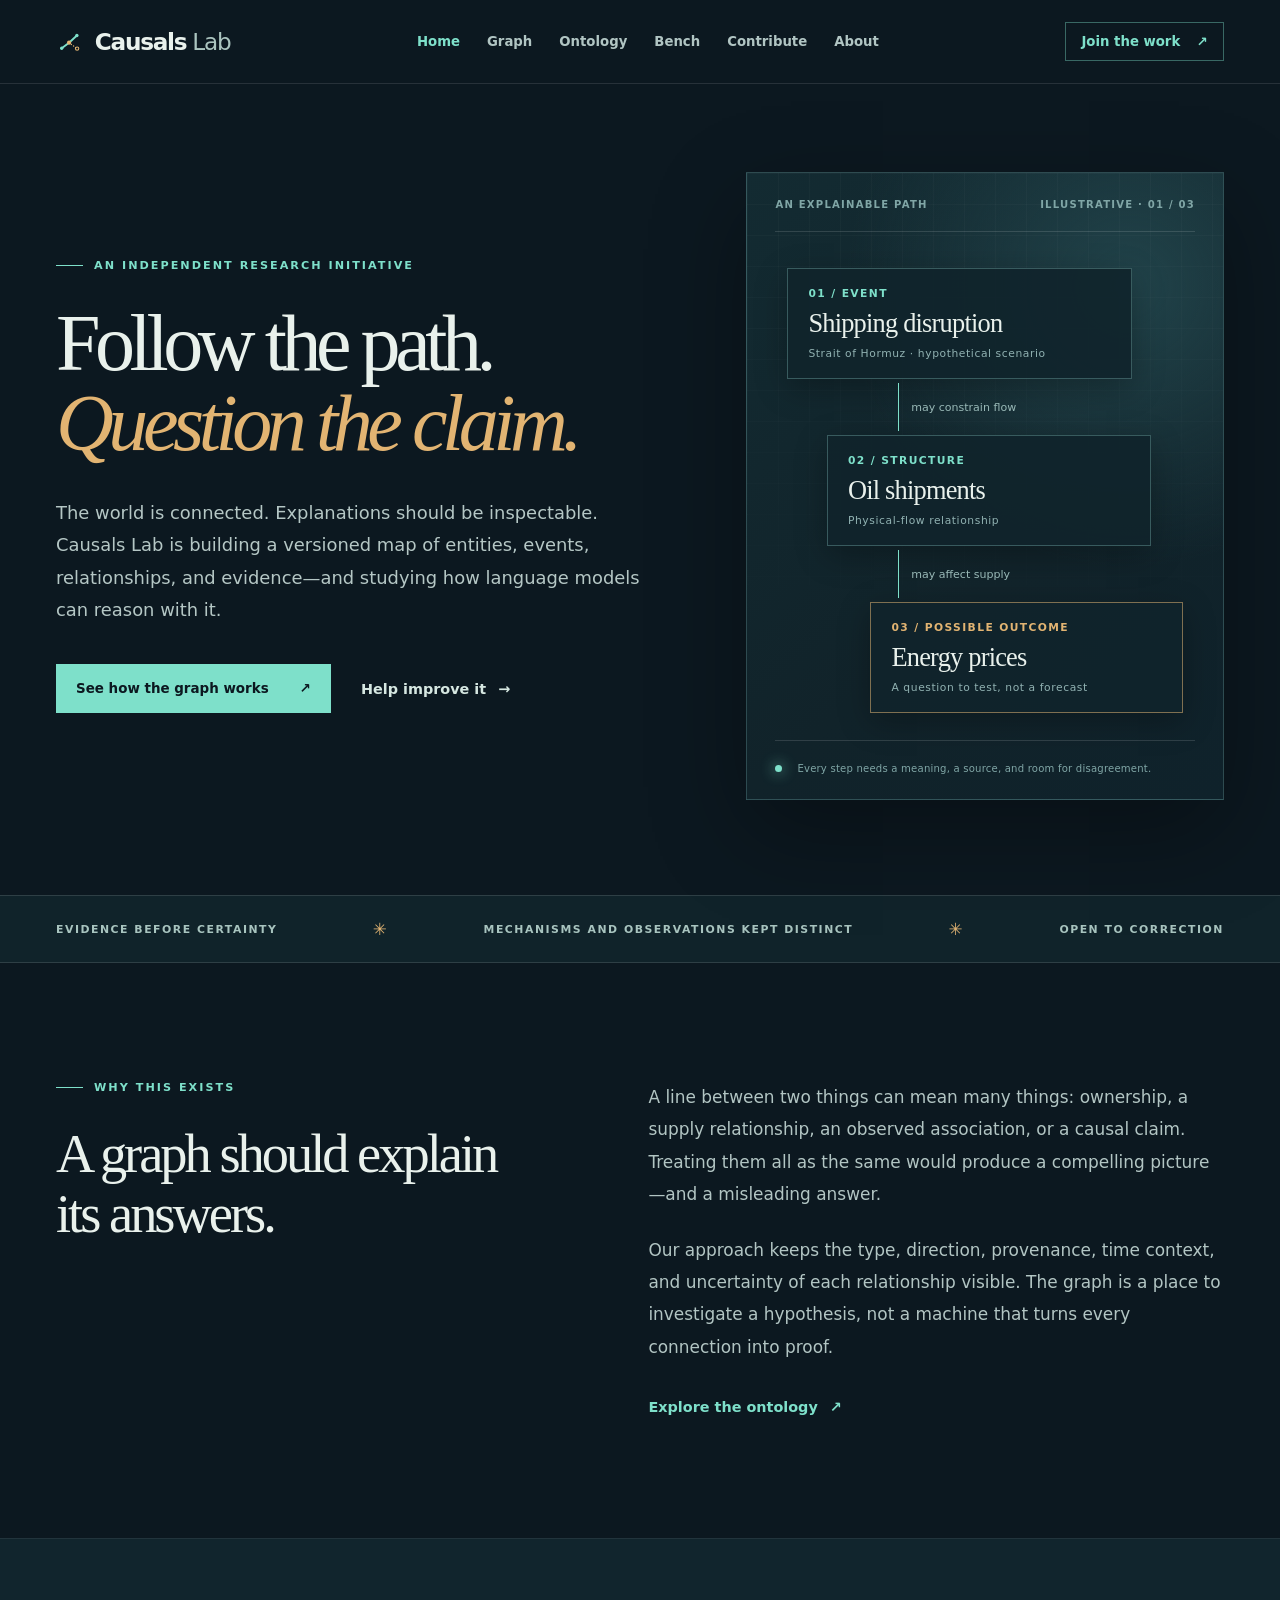
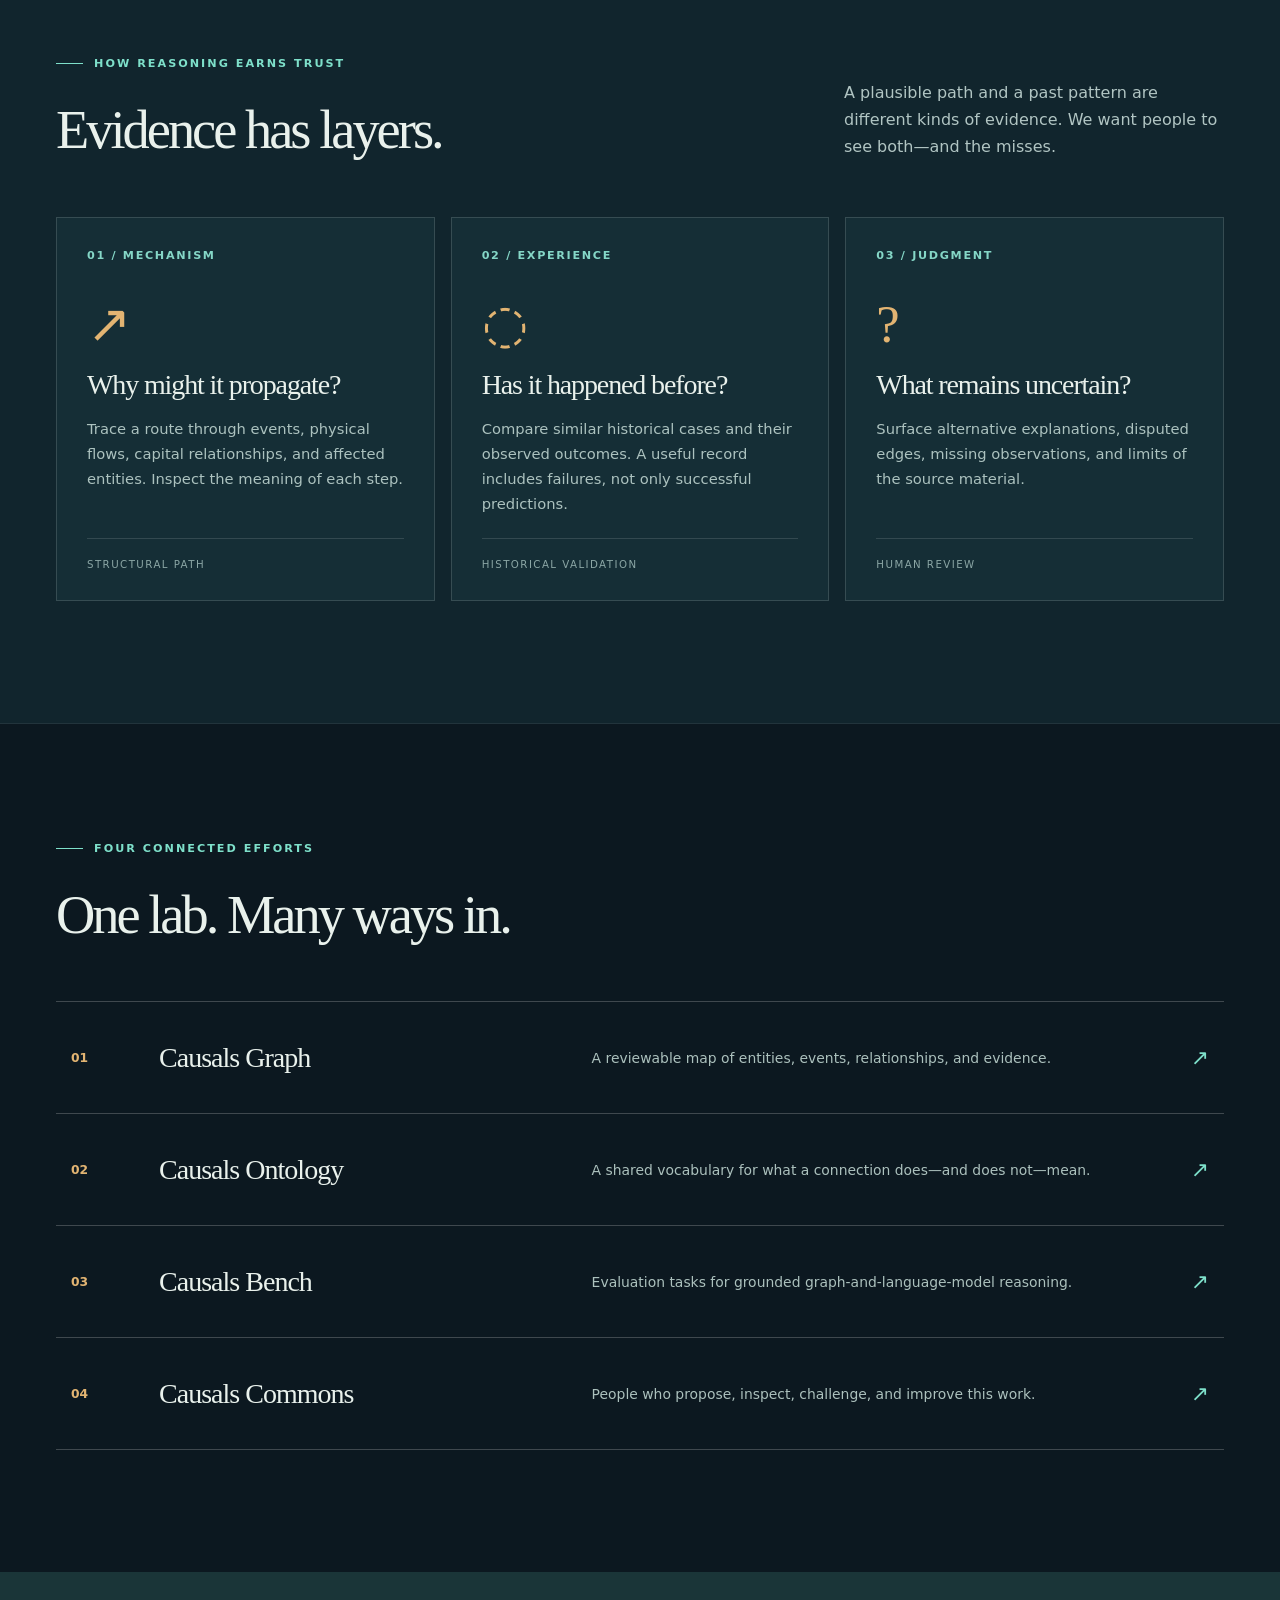
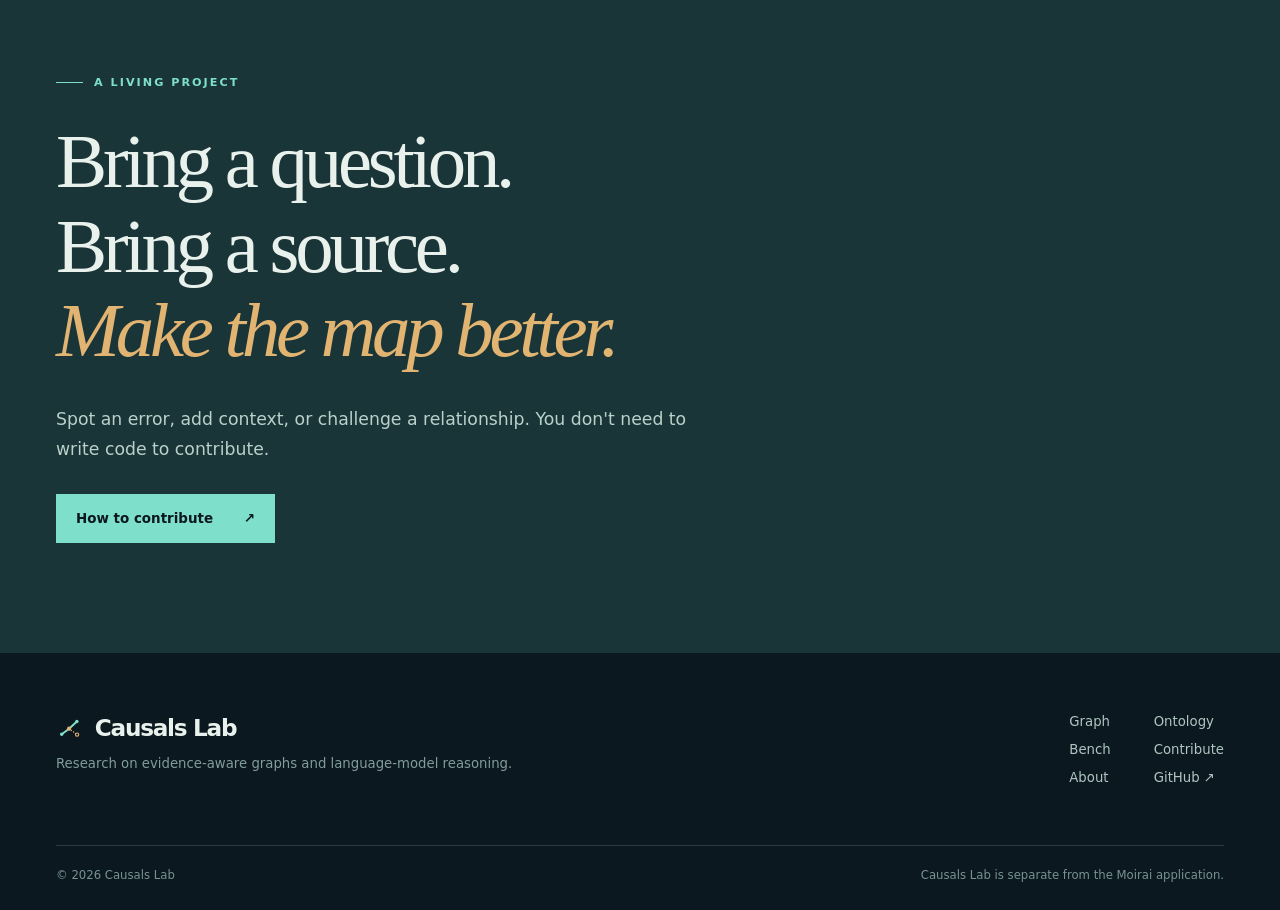
==== commit ea2ef70c: "Introduce Causals Lab visual identity" ====
--- a/index.html
+++ b/index.html
@@ -11,7 +11,7 @@
 <body>
   <a class="skip-link" href="#main">Skip to content</a>
   <header class="site-header">
-    <a class="wordmark" href="index.html" aria-label="Causals Lab home"><span class="mark" aria-hidden="true">✳</span> Causals<span class="wordmark-light"> Lab</span></a>
+    <a class="wordmark" href="index.html" aria-label="Causals Lab home"><img class="brand-mark" src="brand/mark.svg" alt="" aria-hidden="true"> Causals<span class="wordmark-light"> Lab</span></a>
     <nav aria-label="Main navigation">
       <a class="active" href="index.html" aria-current="page">Home</a><a href="graph.html">Graph</a><a href="ontology.html">Ontology</a><a href="bench.html">Bench</a><a href="contribute.html">Contribute</a><a href="about.html">About</a>
     </nav>
@@ -61,6 +61,6 @@
     </section>
     <section class="closing"><div class="wrap closing-inner"><p class="eyebrow"><span class="eyebrow-line"></span> A living project</p><h2>Bring a question.<br>Bring a source.<br><em>Make the map better.</em></h2><p>Spot an error, add context, or challenge a relationship. You don't need to write code to contribute.</p><a class="button button-primary" href="contribute.html">How to contribute <span aria-hidden="true">↗</span></a></div></section>
   </main>
-  <footer class="site-footer wrap"><div><a class="footer-brand" href="index.html">✳ Causals Lab</a><p>Research on evidence-aware graphs and language-model reasoning.</p></div><div class="footer-links"><a href="graph.html">Graph</a><a href="ontology.html">Ontology</a><a href="bench.html">Bench</a><a href="contribute.html">Contribute</a><a href="about.html">About</a><a href="https://github.com/causals-lab/community">GitHub ↗</a></div><div class="footer-bottom"><span>© 2026 Causals Lab</span><span>Causals Lab is separate from the Moirai application.</span></div></footer>
+  <footer class="site-footer wrap"><div><a class="footer-brand" href="index.html"><img class="brand-mark" src="brand/mark.svg" alt="" aria-hidden="true"> Causals Lab</a><p>Research on evidence-aware graphs and language-model reasoning.</p></div><div class="footer-links"><a href="graph.html">Graph</a><a href="ontology.html">Ontology</a><a href="bench.html">Bench</a><a href="contribute.html">Contribute</a><a href="about.html">About</a><a href="https://github.com/causals-lab/community">GitHub ↗</a></div><div class="footer-bottom"><span>© 2026 Causals Lab</span><span>Causals Lab is separate from the Moirai application.</span></div></footer>
 </body>
 </html>
--- a/styles.css
+++ b/styles.css
@@ -10,7 +10,7 @@
 .wrap{width:min(100% - 112px,1328px);margin-inline:auto}
 .site-header{height:84px;padding:0 56px;border-bottom:1px solid #ffffff1c;display:flex;align-items:center;justify-content:space-between;gap:30px}
 .wordmark,.footer-brand{font-weight:750;letter-spacing:-.055em;font-size:1.45rem;white-space:nowrap}
-.mark{font-size:1.5rem;color:#7ee0ca;margin-right:5px}
+.brand-mark{display:inline-block;width:27px;height:27px;margin-right:5px;vertical-align:-6px}
 .wordmark-light{font-weight:400;color:#abc4bf}
 .site-header nav{display:flex;align-items:center;gap:27px}
 .site-header nav a,.header-cta{font-size:.83rem;font-weight:600;color:#b1c5c3;white-space:nowrap}
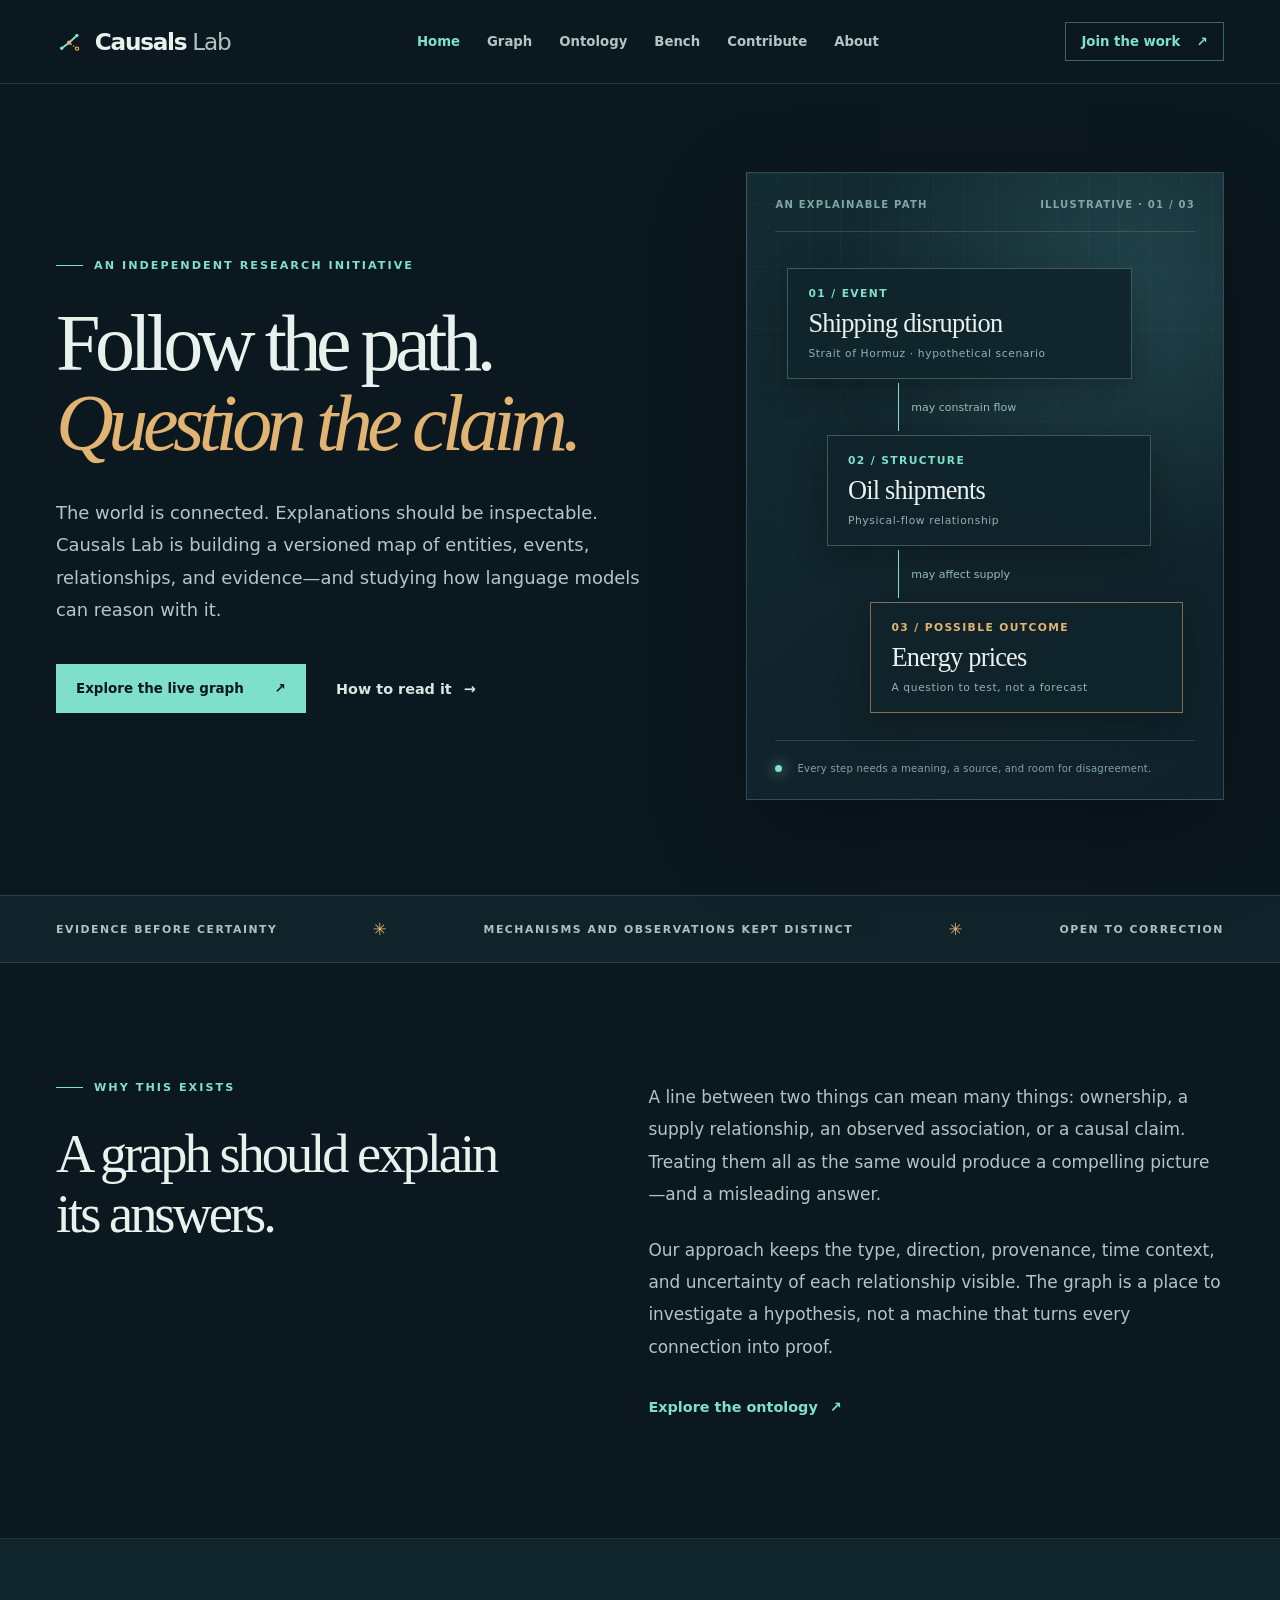
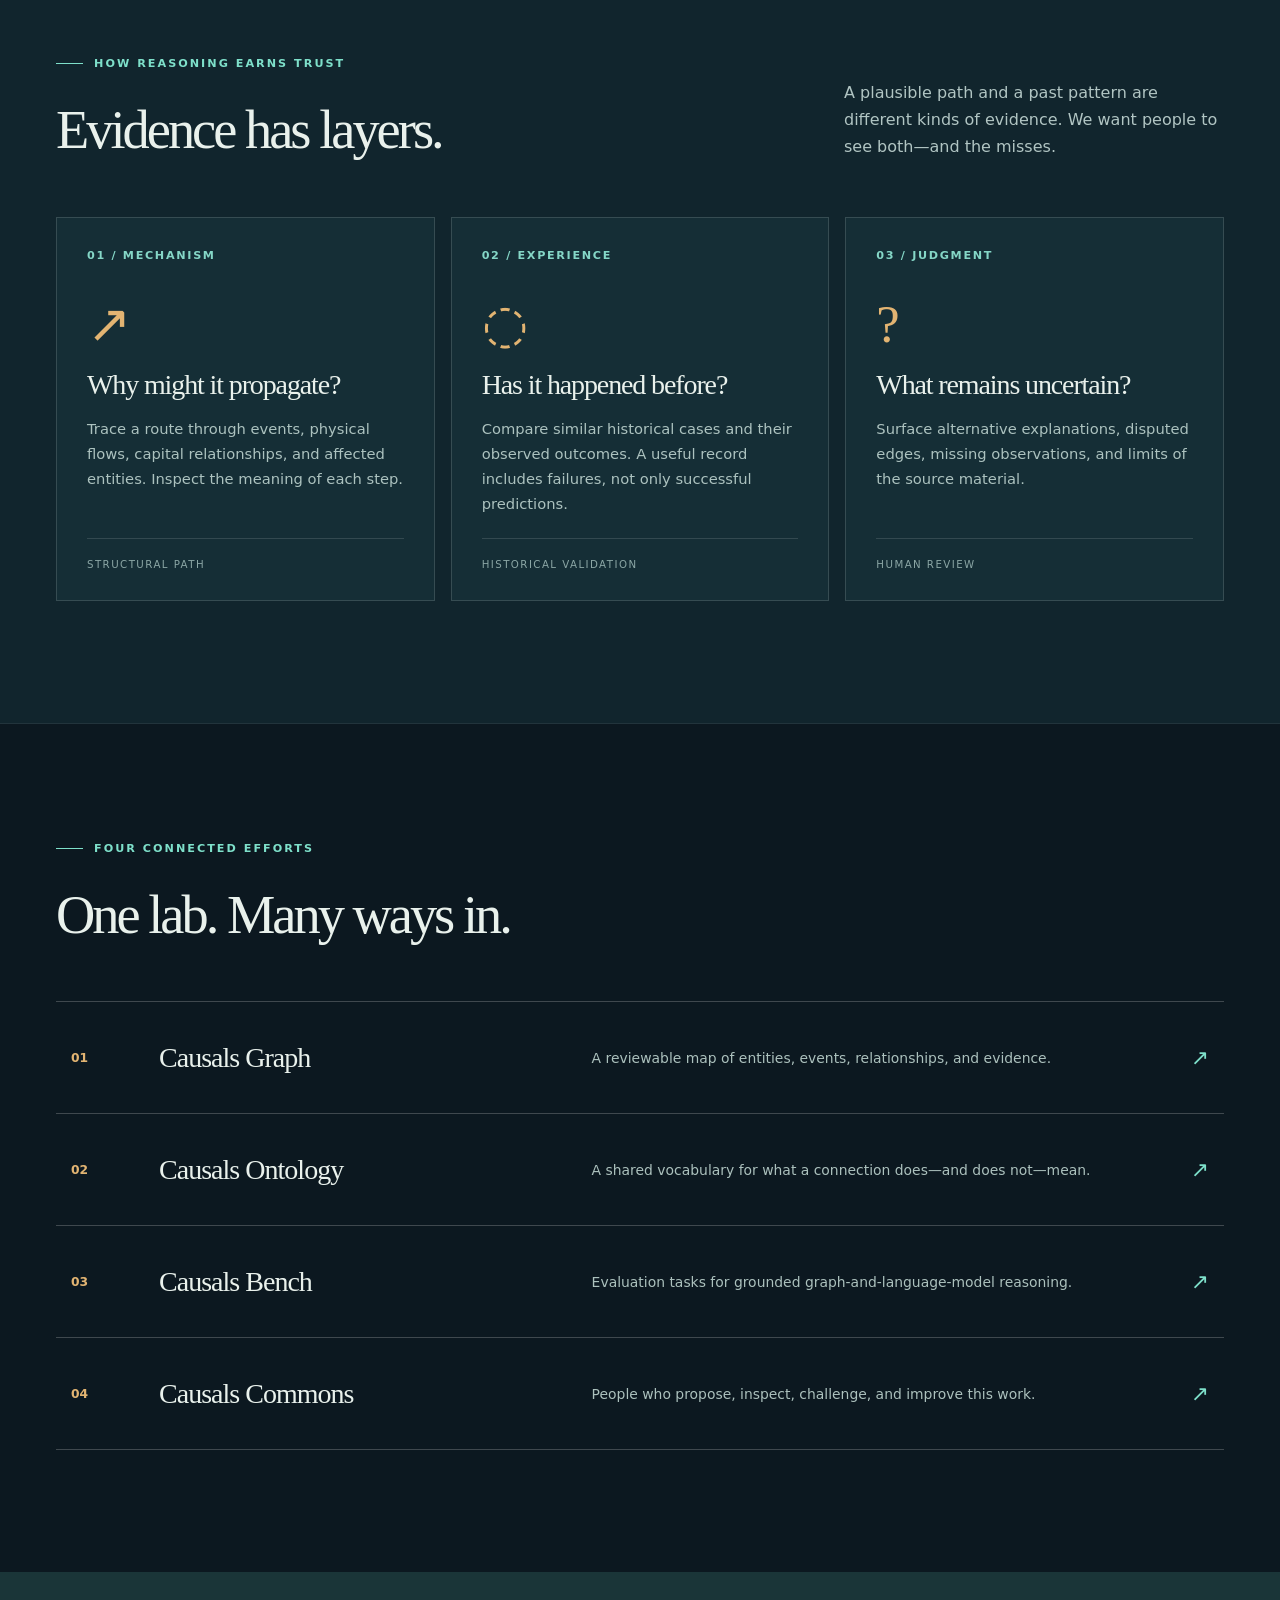
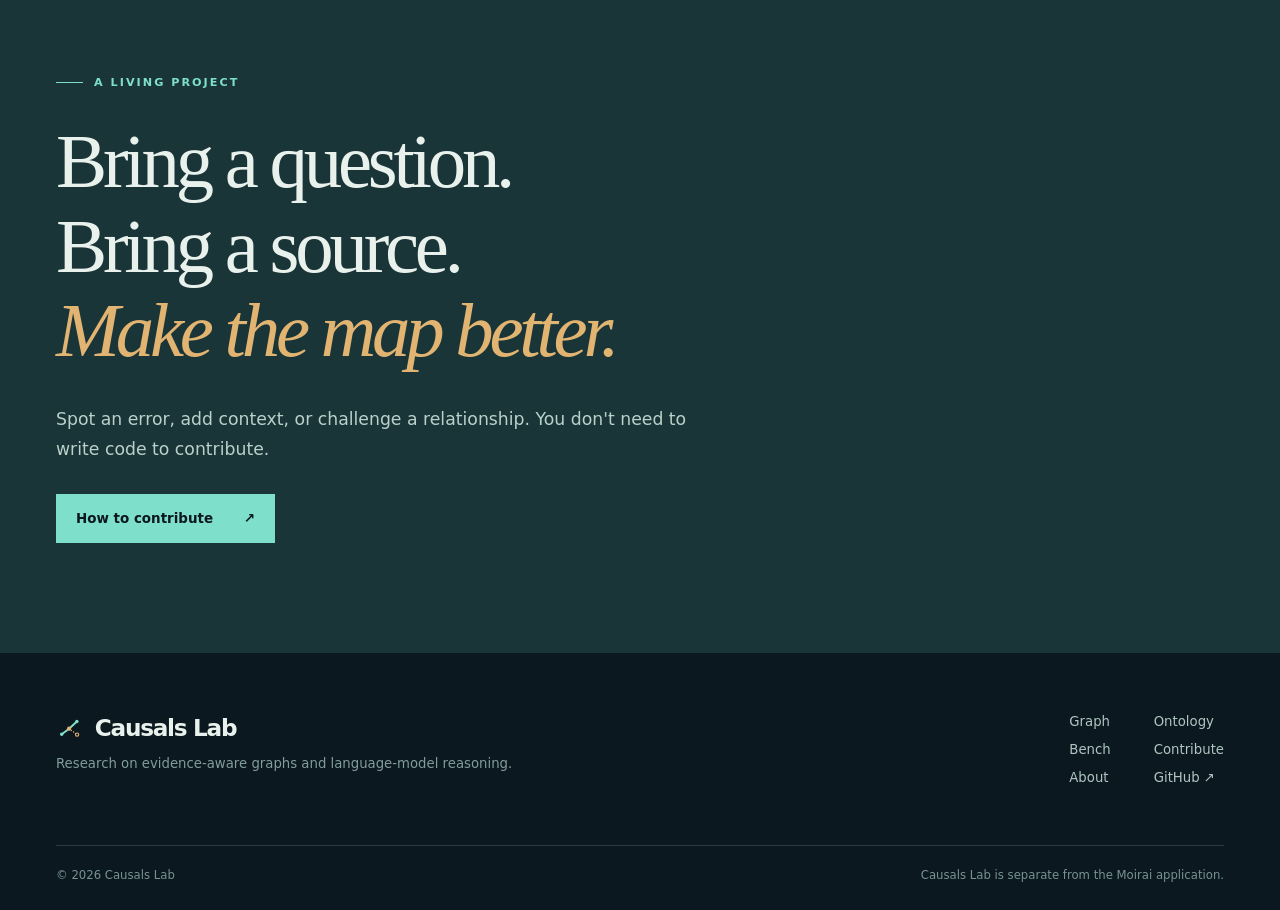
==== commit e056ed05: "Add experimental graph explore page" ====
--- a/index.html
+++ b/index.html
@@ -23,7 +23,7 @@
         <p class="eyebrow"><span class="eyebrow-line"></span> An independent research initiative</p>
         <h1>Follow the path.<br><em>Question the claim.</em></h1>
         <p class="lede">The world is connected. Explanations should be inspectable. Causals Lab is building a versioned map of entities, events, relationships, and evidence—and studying how language models can reason with it.</p>
-        <div class="actions"><a class="button button-primary" href="graph.html">See how the graph works <span aria-hidden="true">↗</span></a><a class="text-link" href="contribute.html">Help improve it <span aria-hidden="true">→</span></a></div>
+        <div class="actions"><a class="button button-primary" href="explore/">Explore the live graph <span aria-hidden="true">↗</span></a><a class="text-link" href="graph.html">How to read it <span aria-hidden="true">→</span></a></div>
       </div>
       <div class="hero-visual" role="img" aria-label="Illustrative path from a hypothetical shipping disruption through oil shipments to a possible energy price change">
         <div class="visual-topline"><span>AN EXPLAINABLE PATH</span><span>ILLUSTRATIVE · 01 / 03</span></div>
--- a/styles.css
+++ b/styles.css
@@ -112,6 +112,24 @@
 .info-card p{color:#b3c8c3;line-height:1.7;font-size:.92rem;margin:0}
 .info-card .card-kicker{display:block}
 .info-card .inline-link{margin-top:22px}
+.founding-section h2{max-width:960px}
+.founding-intro{max-width:710px;margin:23px 0 43px;color:#b7cac6;font-size:1.04rem;line-height:1.85}
+.founding-grid{display:grid;grid-template-columns:repeat(2,minmax(0,1fr));gap:16px}
+.founding-card{border:1px solid #ffffff26;background:#132830;padding:34px 36px 38px;min-height:300px}
+.founding-card .founding-role{margin:0;color:#7ee0ca;font-size:.72rem;font-weight:750;letter-spacing:.07em;line-height:1.6}
+.founding-card h3{font-size:clamp(2rem,3vw,3rem);letter-spacing:-.04em;margin:25px 0 17px}
+.founding-card>p:last-child{max-width:560px;margin:0;color:#b7cac6;font-size:.98rem;line-height:1.8}
+.founding-publications{margin-top:43px;border-top:1px solid #ffffff35}
+.founding-publications-heading{display:flex;align-items:baseline;justify-content:space-between;gap:24px;padding-top:36px}
+.founding-publications-heading .section-label{margin:0}
+.founding-publications h3{font-size:clamp(1.7rem,2.5vw,2.5rem);letter-spacing:-.04em;margin:0}
+.founding-publications h3 span{color:#91aaa7;font-size:.52em;white-space:nowrap;letter-spacing:0}
+.founding-publications ol{list-style:none;counter-reset:publication;margin:29px 0 0;padding:0;border-top:1px solid #ffffff24}
+.founding-publications li{counter-increment:publication;display:grid;grid-template-columns:minmax(0,1fr) auto;gap:18px 38px;align-items:baseline;border-bottom:1px solid #ffffff24;padding:20px 0 20px 45px;position:relative}
+.founding-publications li:before{content:"0" counter(publication);position:absolute;left:0;top:22px;color:#e2b472;font-size:.72rem;font-weight:800;letter-spacing:.08em}
+.founding-publications cite{font-style:normal;color:#e9f1ec;line-height:1.55}
+.founding-publications li span{color:#96b0ac;font-size:.83rem;line-height:1.6;text-align:right}
+@media(max-width:780px){.founding-grid{grid-template-columns:1fr}.founding-card{min-height:0}.founding-publications-heading{display:block}.founding-publications-heading .section-label{margin-bottom:15px}.founding-publications li{grid-template-columns:1fr;gap:5px}.founding-publications li span{text-align:left}}
 .callout{padding:28px 32px;border-left:2px solid #e2b472;background:#1a3034;color:#c7d8d2;line-height:1.75}
 .callout strong{color:#f0d3a5}
 .example-path{border:1px solid #ffffff2b;background:#142b33;padding:32px;display:grid;grid-template-columns:1fr 35px 1fr 35px 1fr;align-items:center;gap:15px}
@@ -133,3 +151,14 @@
 @media(max-width:780px){.site-header{height:auto;min-height:76px;flex-wrap:wrap;padding:19px 24px;gap:17px}.site-header nav{order:3;width:100%;overflow-x:auto;padding-bottom:2px}.hero{grid-template-columns:1fr;min-height:0;padding-top:82px}.hero h1{font-size:clamp(3.5rem,9vw,5.4rem)}.hero-visual{max-width:590px}.split{grid-template-columns:1fr;gap:30px}.section-heading{display:block}.section-heading>p{margin-top:25px}.evidence-grid,.three-col{grid-template-columns:1fr}.evidence-card{min-height:0}.work-list a{grid-template-columns:40px 1fr 25px;min-height:108px}.work-list a>span:nth-child(3){grid-column:2;grid-row:2;padding-bottom:19px}.work-arrow{grid-column:3;grid-row:1}.two-col{grid-template-columns:1fr;gap:25px}.example-path{grid-template-columns:1fr;gap:10px}.example-path>span{transform:rotate(90deg)}.page-cta .wrap{display:block}.page-cta .button{margin-top:30px}}
 @media(max-width:780px){.ontology-row{grid-template-columns:40px 1fr;min-height:98px}.ontology-row>span:last-child{grid-column:2;padding-bottom:20px}}
 @media(max-width:540px){.wrap{width:calc(100% - 40px)}.site-header{padding:17px 20px}.site-header nav{gap:10px 18px;flex-wrap:wrap;overflow:visible}.site-header nav a{font-size:.78rem}.hero{padding-top:66px;padding-bottom:75px}.hero h1{font-size:3.45rem}.lede{font-size:1rem}.hero-visual{padding:18px}.visual-topline{font-size:.53rem}.path-stack{padding:0;margin:26px 0}.path-node{padding:15px}.path-node strong{font-size:1.3rem}.path-node.outcome{margin-left:12%}.ticker-inner{flex-wrap:wrap;justify-content:center;padding-block:20px;text-align:center;line-height:1.5}.ticker-inner .diamond:last-of-type,.ticker-inner span:last-child{display:none}.section,.content-section{padding-top:75px;padding-bottom:78px}.section-heading{margin-bottom:36px}.work-list strong{font-size:1.46rem}.closing{padding:78px 0}.closing h2{font-size:3.55rem}.site-footer{grid-template-columns:1fr;padding-top:48px;gap:35px}.footer-links{justify-content:start}.footer-bottom{display:block;line-height:1.7}.footer-bottom span{display:block}.page-hero{padding-top:76px;padding-bottom:75px}.page-hero h1{font-size:3.5rem}}
+
+.explore-intro{display:flex;justify-content:space-between;align-items:end;gap:32px;padding-top:70px;padding-bottom:34px}
+.explore-intro h1{font-size:clamp(3rem,5vw,5.5rem);line-height:1.05;letter-spacing:-.06em;margin:15px 0 18px}
+.explore-intro .lede{max-width:760px;margin:0}
+.explore-intro .button{flex:none;margin-bottom:4px}
+.explore-stage{height:min(78vh,920px);min-height:560px;background:#e8edf0;border-block:1px solid #ffffff24}
+.explore-stage iframe{display:block;width:100%;height:100%;border:0;background:#e8edf0}
+.explore-note{display:flex;justify-content:space-between;gap:50px;padding-top:22px;padding-bottom:38px;color:#a8c1bc;font-size:.82rem;line-height:1.6}
+.explore-note p{max-width:740px;margin:0}
+.explore-note a{color:#7ee0ca;text-decoration:underline;text-underline-offset:3px}
+@media(max-width:780px){.explore-intro,.explore-note{display:block}.explore-intro .button{margin-top:25px}.explore-stage{height:72vh;min-height:480px}.explore-note p+p{margin-top:12px}}
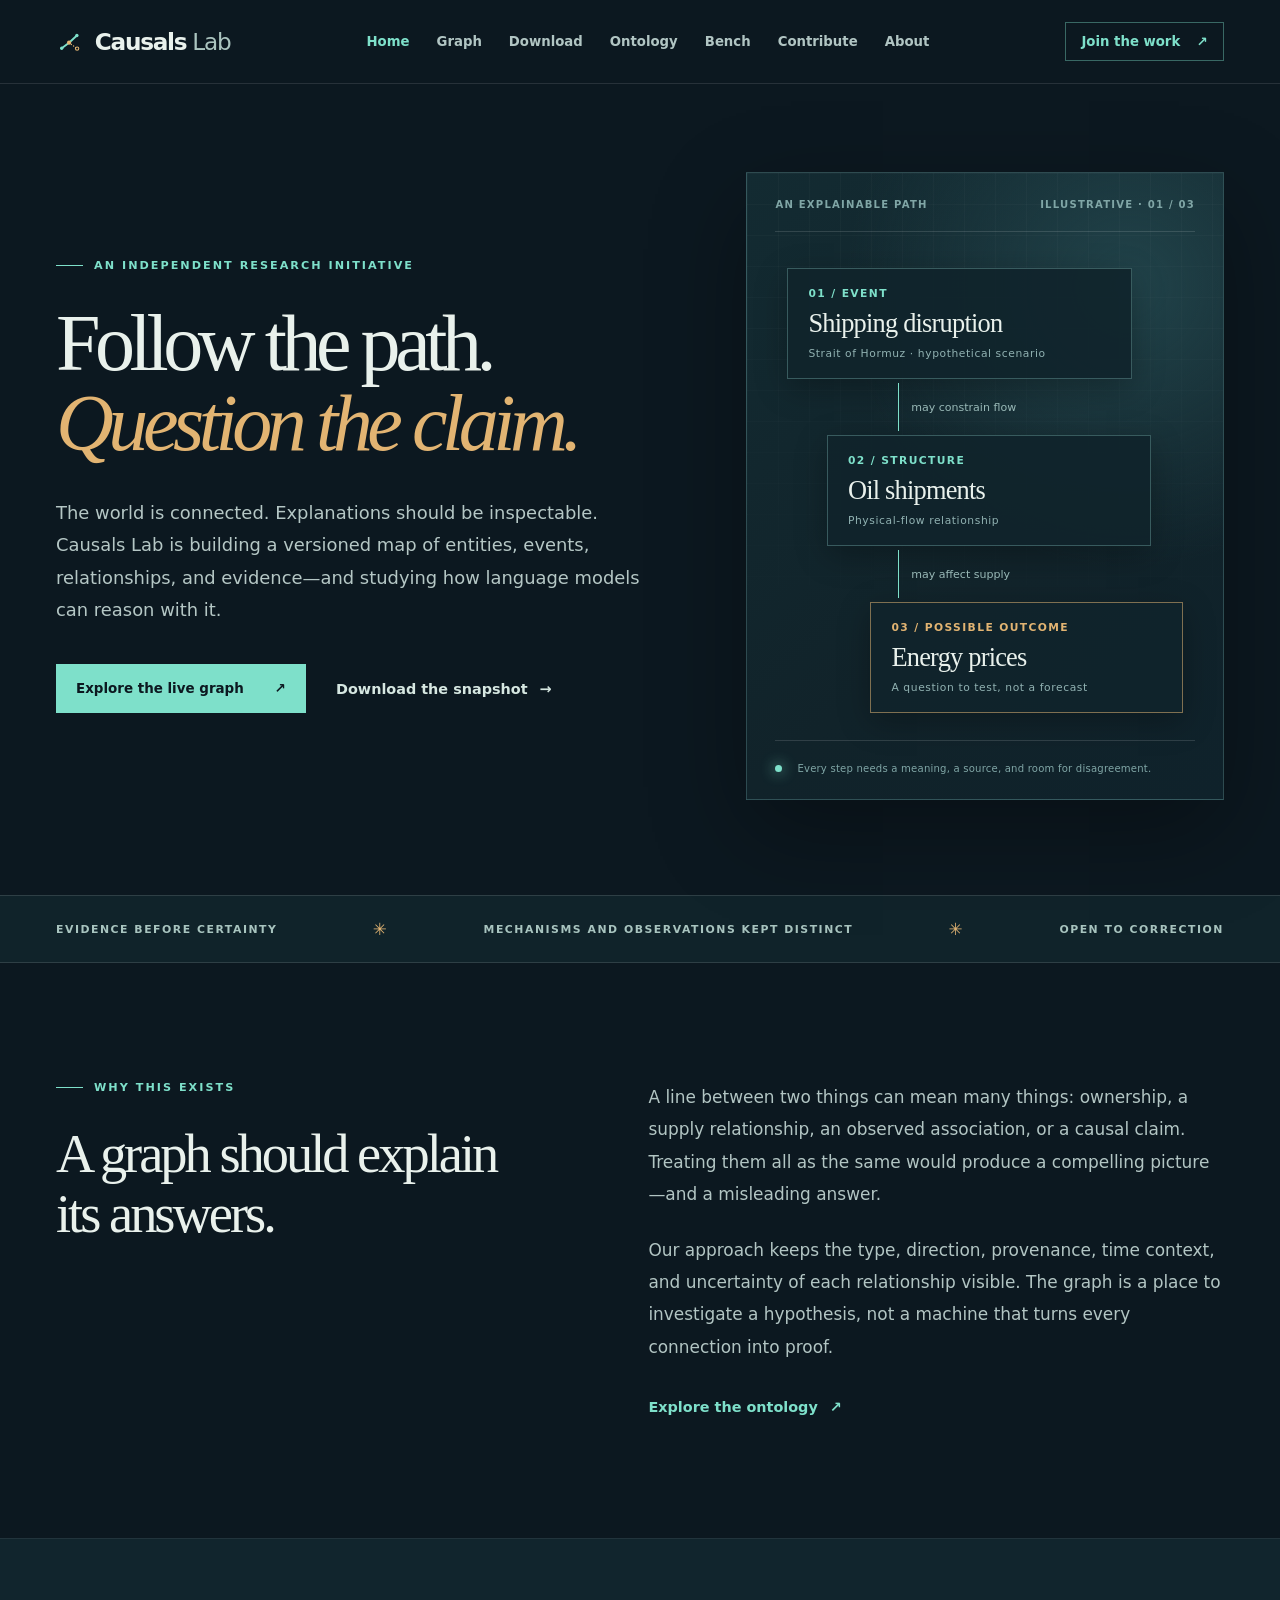
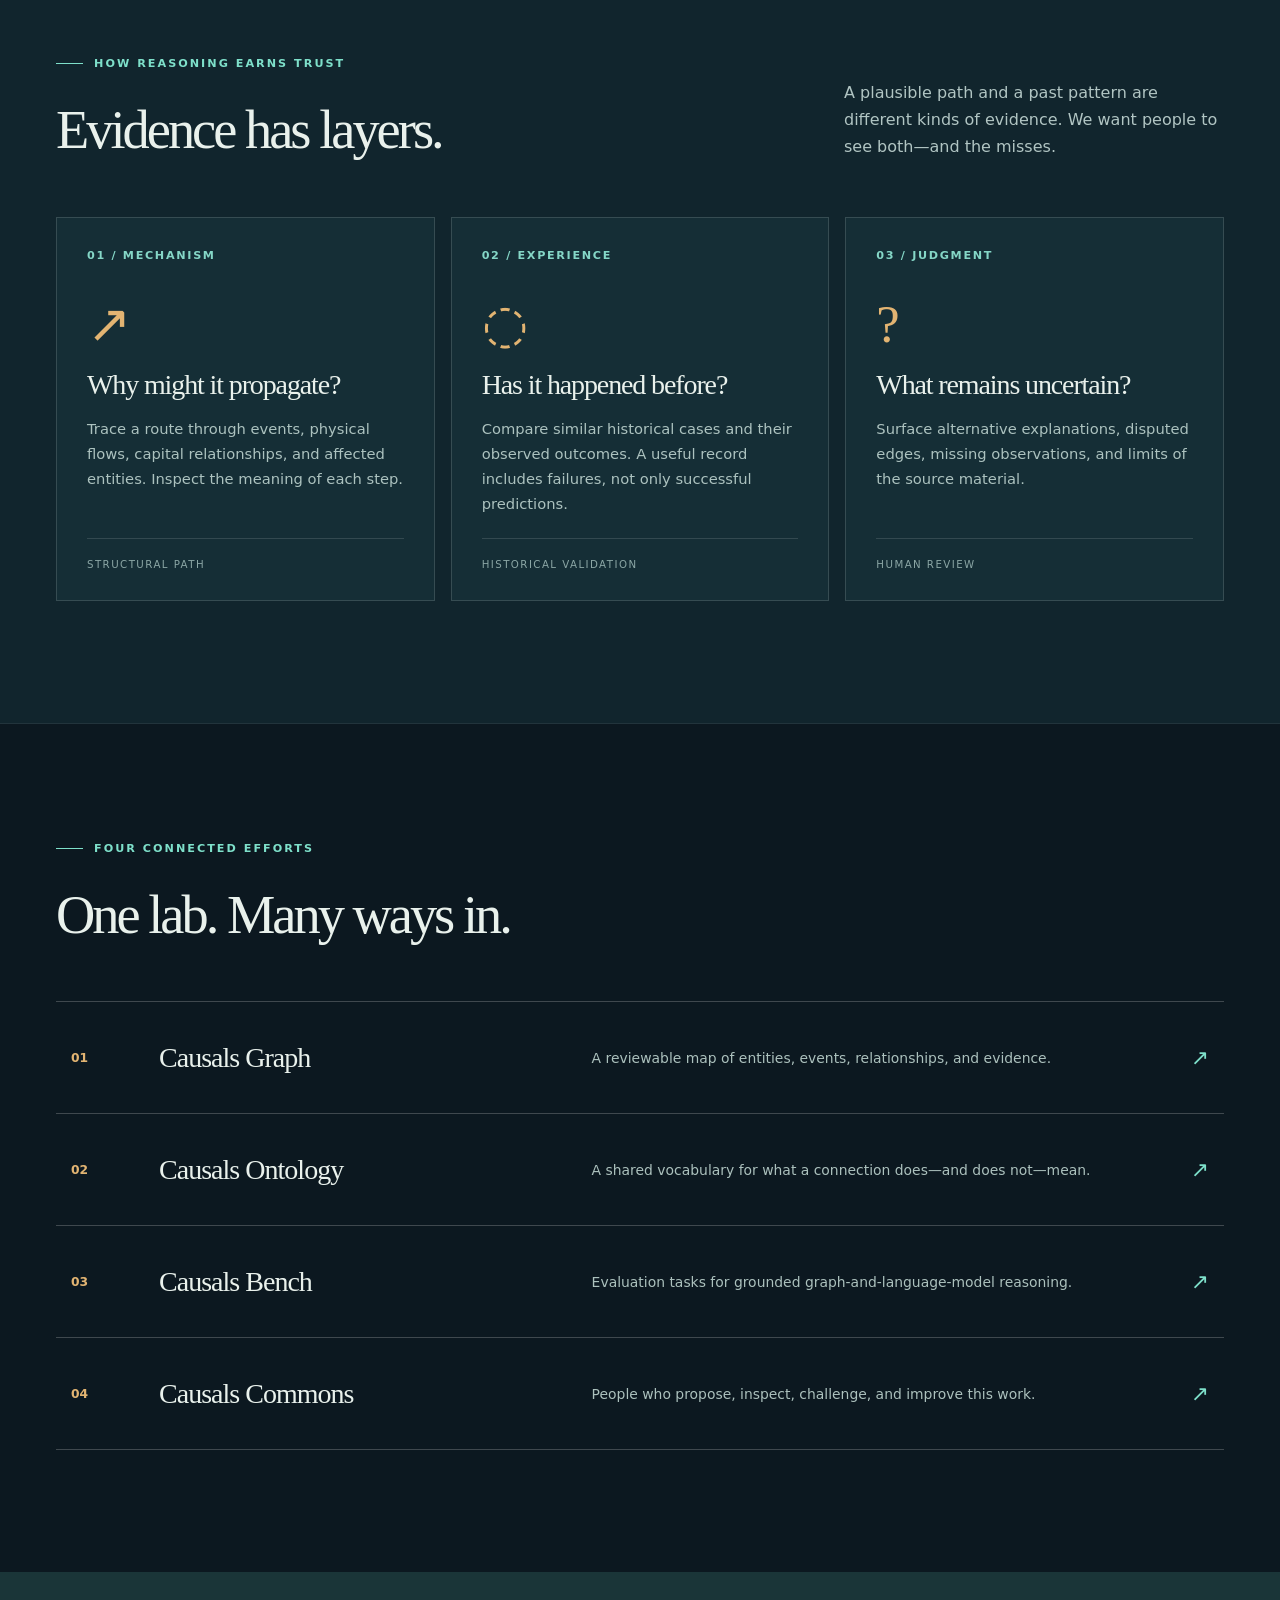
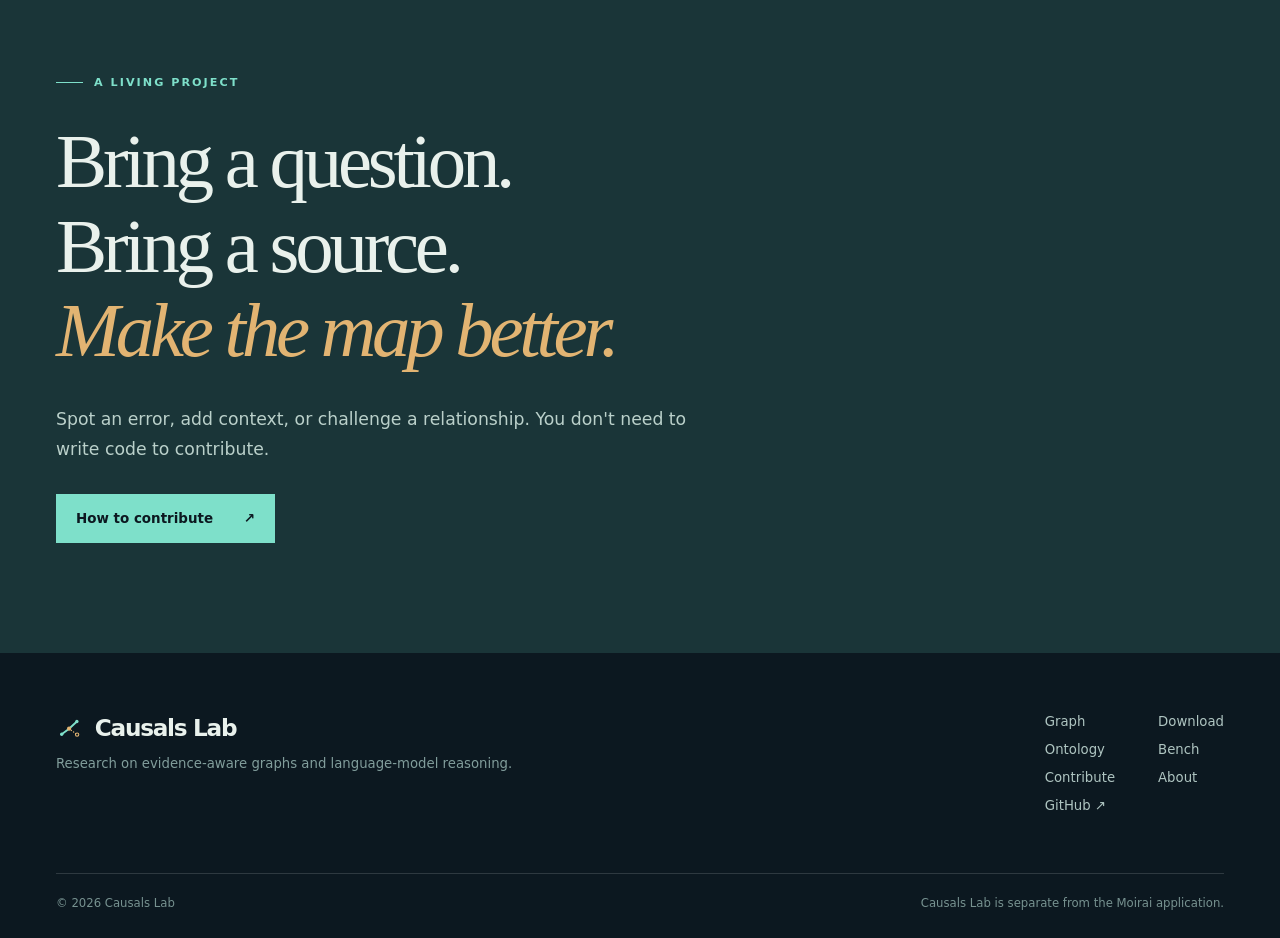
==== commit d735d142: "Add graph snapshot download page" ====
--- a/index.html
+++ b/index.html
@@ -13,7 +13,7 @@
   <header class="site-header">
     <a class="wordmark" href="index.html" aria-label="Causals Lab home"><img class="brand-mark" src="brand/mark.svg" alt="" aria-hidden="true"> Causals<span class="wordmark-light"> Lab</span></a>
     <nav aria-label="Main navigation">
-      <a class="active" href="index.html" aria-current="page">Home</a><a href="graph.html">Graph</a><a href="ontology.html">Ontology</a><a href="bench.html">Bench</a><a href="contribute.html">Contribute</a><a href="about.html">About</a>
+      <a class="active" href="index.html" aria-current="page">Home</a><a href="graph.html">Graph</a><a href="download/">Download</a><a href="ontology.html">Ontology</a><a href="bench.html">Bench</a><a href="contribute.html">Contribute</a><a href="about.html">About</a>
     </nav>
     <a class="header-cta" href="contribute.html">Join the work <span aria-hidden="true">↗</span></a>
   </header>
@@ -23,7 +23,7 @@
         <p class="eyebrow"><span class="eyebrow-line"></span> An independent research initiative</p>
         <h1>Follow the path.<br><em>Question the claim.</em></h1>
         <p class="lede">The world is connected. Explanations should be inspectable. Causals Lab is building a versioned map of entities, events, relationships, and evidence—and studying how language models can reason with it.</p>
-        <div class="actions"><a class="button button-primary" href="explore/">Explore the live graph <span aria-hidden="true">↗</span></a><a class="text-link" href="graph.html">How to read it <span aria-hidden="true">→</span></a></div>
+        <div class="actions"><a class="button button-primary" href="explore/">Explore the live graph <span aria-hidden="true">↗</span></a><a class="text-link" href="download/">Download the snapshot <span aria-hidden="true">→</span></a></div>
       </div>
       <div class="hero-visual" role="img" aria-label="Illustrative path from a hypothetical shipping disruption through oil shipments to a possible energy price change">
         <div class="visual-topline"><span>AN EXPLAINABLE PATH</span><span>ILLUSTRATIVE · 01 / 03</span></div>
@@ -61,6 +61,6 @@
     </section>
     <section class="closing"><div class="wrap closing-inner"><p class="eyebrow"><span class="eyebrow-line"></span> A living project</p><h2>Bring a question.<br>Bring a source.<br><em>Make the map better.</em></h2><p>Spot an error, add context, or challenge a relationship. You don't need to write code to contribute.</p><a class="button button-primary" href="contribute.html">How to contribute <span aria-hidden="true">↗</span></a></div></section>
   </main>
-  <footer class="site-footer wrap"><div><a class="footer-brand" href="index.html"><img class="brand-mark" src="brand/mark.svg" alt="" aria-hidden="true"> Causals Lab</a><p>Research on evidence-aware graphs and language-model reasoning.</p></div><div class="footer-links"><a href="graph.html">Graph</a><a href="ontology.html">Ontology</a><a href="bench.html">Bench</a><a href="contribute.html">Contribute</a><a href="about.html">About</a><a href="https://github.com/causals-lab/community">GitHub ↗</a></div><div class="footer-bottom"><span>© 2026 Causals Lab</span><span>Causals Lab is separate from the Moirai application.</span></div></footer>
+  <footer class="site-footer wrap"><div><a class="footer-brand" href="index.html"><img class="brand-mark" src="brand/mark.svg" alt="" aria-hidden="true"> Causals Lab</a><p>Research on evidence-aware graphs and language-model reasoning.</p></div><div class="footer-links"><a href="graph.html">Graph</a><a href="download/">Download</a><a href="ontology.html">Ontology</a><a href="bench.html">Bench</a><a href="contribute.html">Contribute</a><a href="about.html">About</a><a href="https://github.com/causals-lab/community">GitHub ↗</a></div><div class="footer-bottom"><span>© 2026 Causals Lab</span><span>Causals Lab is separate from the Moirai application.</span></div></footer>
 </body>
 </html>
--- a/styles.css
+++ b/styles.css
@@ -147,10 +147,31 @@
 .page-cta{background:#1a3538;padding:80px 0}
 .page-cta .wrap{display:flex;align-items:end;justify-content:space-between;gap:35px}
 .page-cta h2{max-width:820px}
+.download-hero{padding-bottom:72px}
+.download-section{padding-bottom:65px}
+.download-heading{display:flex;align-items:end;justify-content:space-between;gap:30px;margin-bottom:28px}
+.download-heading h2{margin:0;font-size:clamp(2.3rem,4vw,4rem)}
+.download-heading h2 span{display:inline-block;color:#a7beb9;font:500 .95rem sans-serif;letter-spacing:0;margin-left:15px}
+.download-summary{max-width:890px;color:#b8cbc7;line-height:1.8;margin:0 0 35px}
+.download-summary strong{color:#e9f1ec}
+.download-files{border-top:1px solid #ffffff35}
+.download-file{display:flex;align-items:center;justify-content:space-between;gap:30px;padding:23px 0;border-bottom:1px solid #ffffff35;color:#e9f1ec}
+.download-file:hover{color:#7ee0ca}
+.download-file strong{display:block;font-size:1.13rem}
+.download-file small{display:block;color:#a8c1bc;font-size:.8rem;margin-top:5px}
+.download-file>span:last-child{white-space:nowrap;color:#7ee0ca;font-size:.82rem;font-weight:700}
+.download-support{display:flex;flex-wrap:wrap;gap:24px;margin:24px 0 0}
+.download-support a,.download-terms a{color:#7ee0ca;text-decoration:underline;text-underline-offset:3px}
+.download-details{padding-top:0}
+.download-details code{color:#e2b472;font-size:.91em}
+.download-terms{border-top:1px solid #ffffff28}
+.download-terms .callout a{overflow-wrap:anywhere}
 @media(max-width:1100px){.site-header{padding:0 28px}.wrap{width:min(100% - 56px,1328px)}.site-header nav{gap:15px}.header-cta{display:none}.hero{grid-template-columns:1fr 1fr;gap:35px}.hero h1{font-size:5vw}.path-node strong{font-size:1.3rem}}
 @media(max-width:780px){.site-header{height:auto;min-height:76px;flex-wrap:wrap;padding:19px 24px;gap:17px}.site-header nav{order:3;width:100%;overflow-x:auto;padding-bottom:2px}.hero{grid-template-columns:1fr;min-height:0;padding-top:82px}.hero h1{font-size:clamp(3.5rem,9vw,5.4rem)}.hero-visual{max-width:590px}.split{grid-template-columns:1fr;gap:30px}.section-heading{display:block}.section-heading>p{margin-top:25px}.evidence-grid,.three-col{grid-template-columns:1fr}.evidence-card{min-height:0}.work-list a{grid-template-columns:40px 1fr 25px;min-height:108px}.work-list a>span:nth-child(3){grid-column:2;grid-row:2;padding-bottom:19px}.work-arrow{grid-column:3;grid-row:1}.two-col{grid-template-columns:1fr;gap:25px}.example-path{grid-template-columns:1fr;gap:10px}.example-path>span{transform:rotate(90deg)}.page-cta .wrap{display:block}.page-cta .button{margin-top:30px}}
 @media(max-width:780px){.ontology-row{grid-template-columns:40px 1fr;min-height:98px}.ontology-row>span:last-child{grid-column:2;padding-bottom:20px}}
 @media(max-width:540px){.wrap{width:calc(100% - 40px)}.site-header{padding:17px 20px}.site-header nav{gap:10px 18px;flex-wrap:wrap;overflow:visible}.site-header nav a{font-size:.78rem}.hero{padding-top:66px;padding-bottom:75px}.hero h1{font-size:3.45rem}.lede{font-size:1rem}.hero-visual{padding:18px}.visual-topline{font-size:.53rem}.path-stack{padding:0;margin:26px 0}.path-node{padding:15px}.path-node strong{font-size:1.3rem}.path-node.outcome{margin-left:12%}.ticker-inner{flex-wrap:wrap;justify-content:center;padding-block:20px;text-align:center;line-height:1.5}.ticker-inner .diamond:last-of-type,.ticker-inner span:last-child{display:none}.section,.content-section{padding-top:75px;padding-bottom:78px}.section-heading{margin-bottom:36px}.work-list strong{font-size:1.46rem}.closing{padding:78px 0}.closing h2{font-size:3.55rem}.site-footer{grid-template-columns:1fr;padding-top:48px;gap:35px}.footer-links{justify-content:start}.footer-bottom{display:block;line-height:1.7}.footer-bottom span{display:block}.page-hero{padding-top:76px;padding-bottom:75px}.page-hero h1{font-size:3.5rem}}
+@media(max-width:780px){.download-heading{display:block}.download-heading .inline-link{display:inline-block;margin-top:18px}.download-details{padding-top:0}}
+@media(max-width:540px){.download-file{align-items:start;gap:12px}.download-file>span:last-child{font-size:.72rem}.download-heading h2 span{display:block;margin:10px 0 0}.download-hero{padding-bottom:60px}}
 
 .explore-intro{display:flex;justify-content:space-between;align-items:end;gap:32px;padding-top:70px;padding-bottom:34px}
 .explore-intro h1{font-size:clamp(3rem,5vw,5.5rem);line-height:1.05;letter-spacing:-.06em;margin:15px 0 18px}
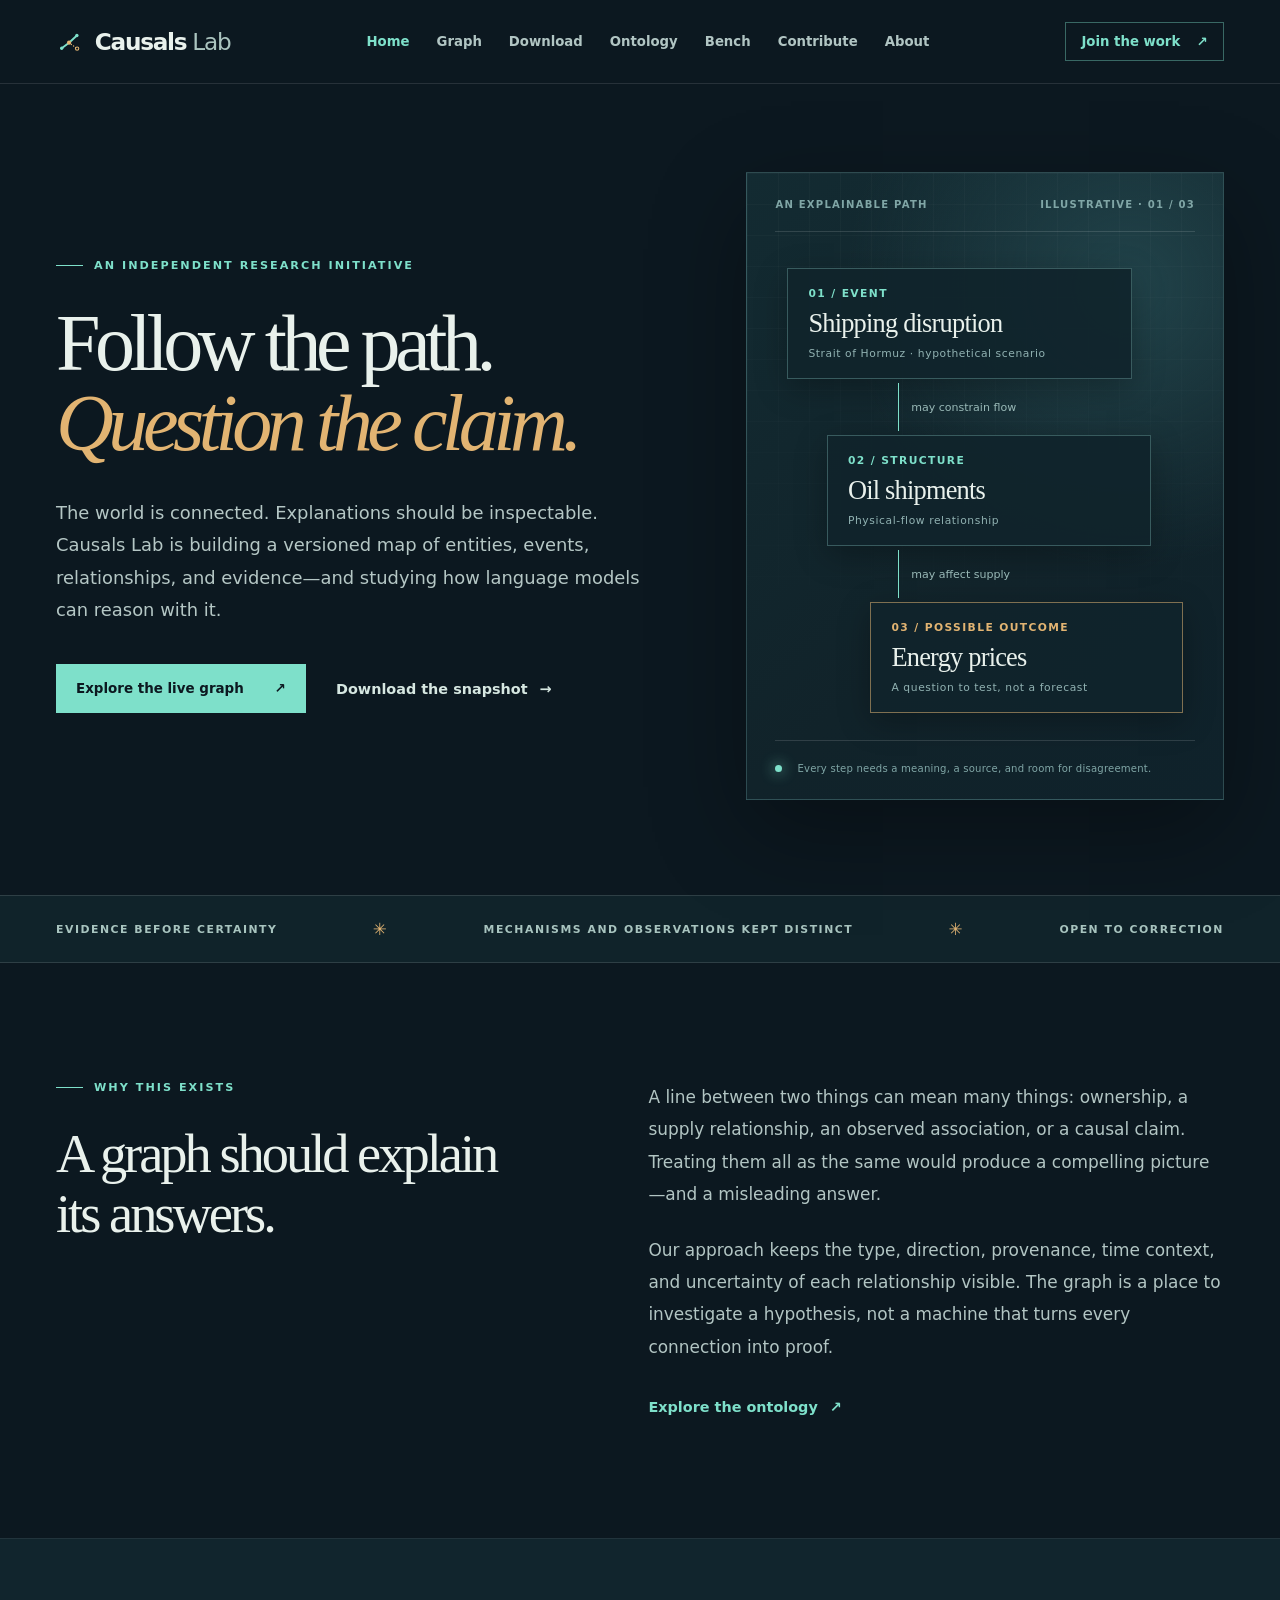
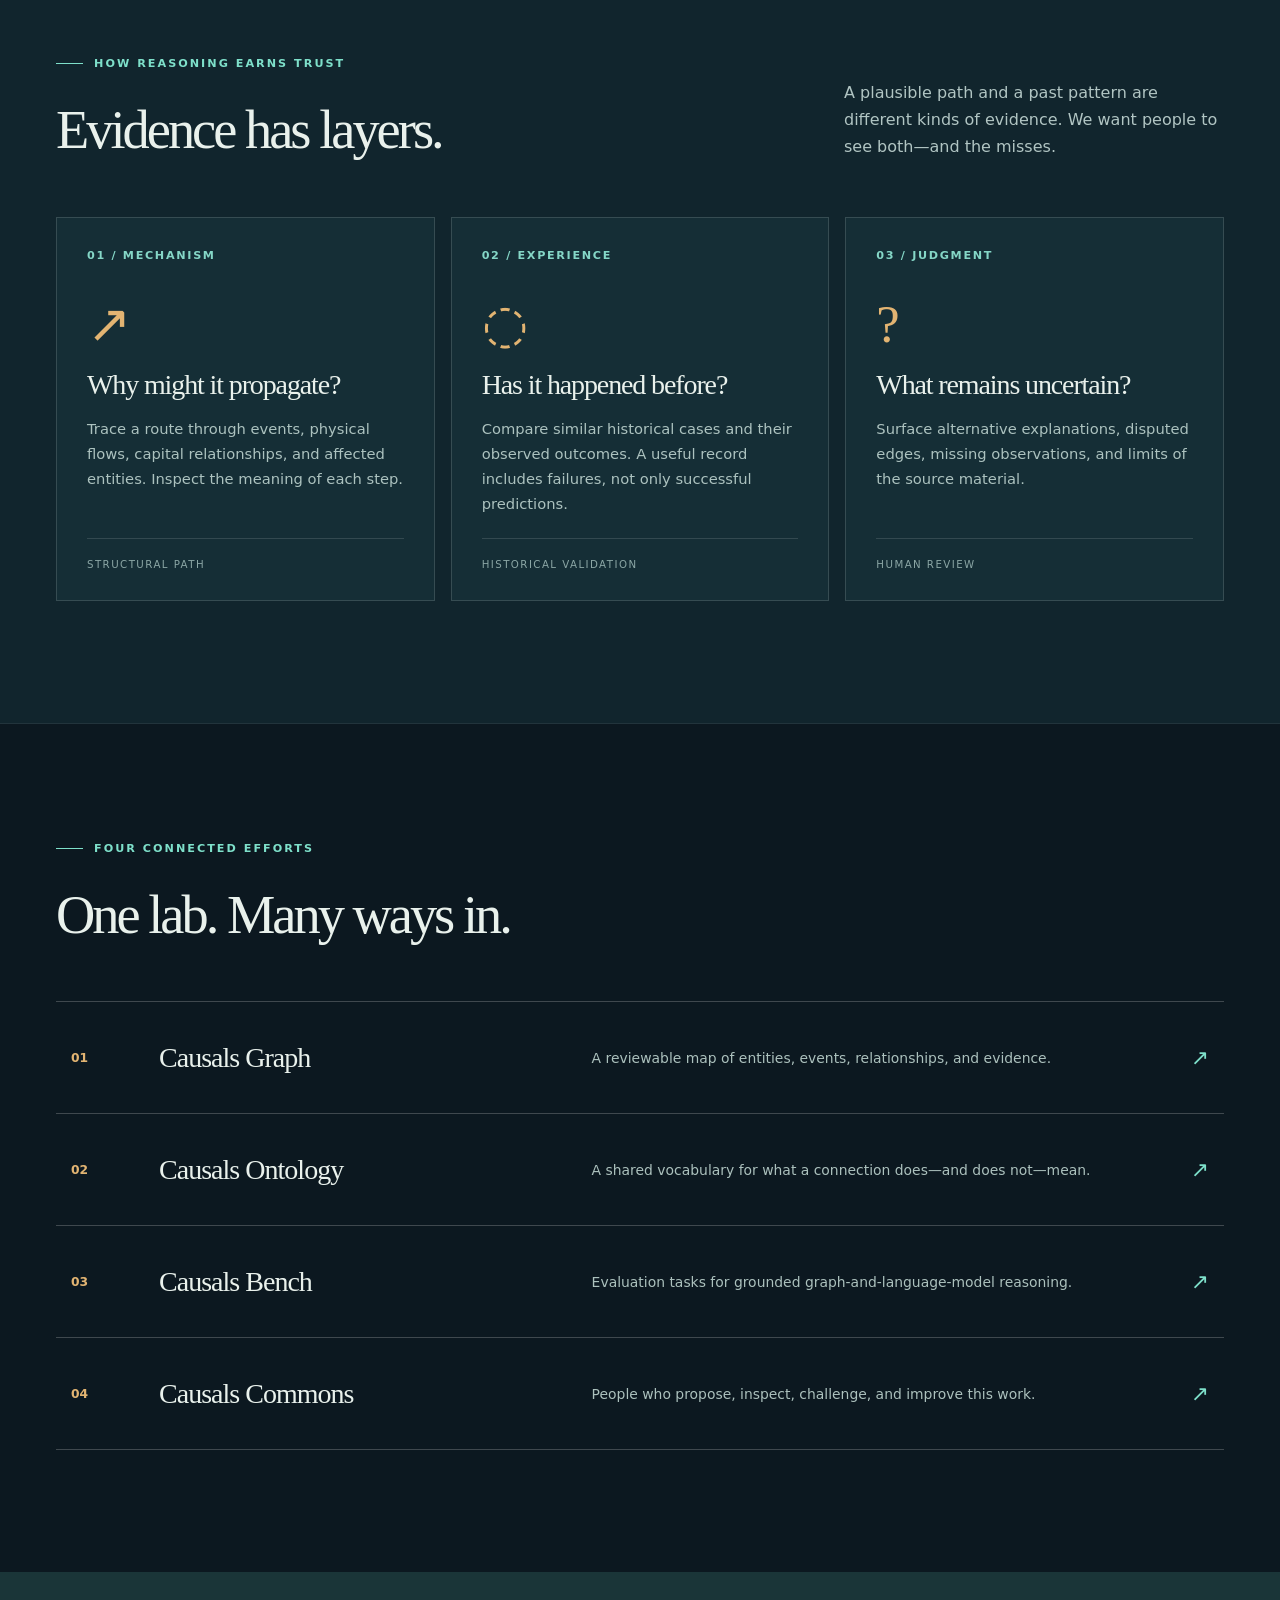
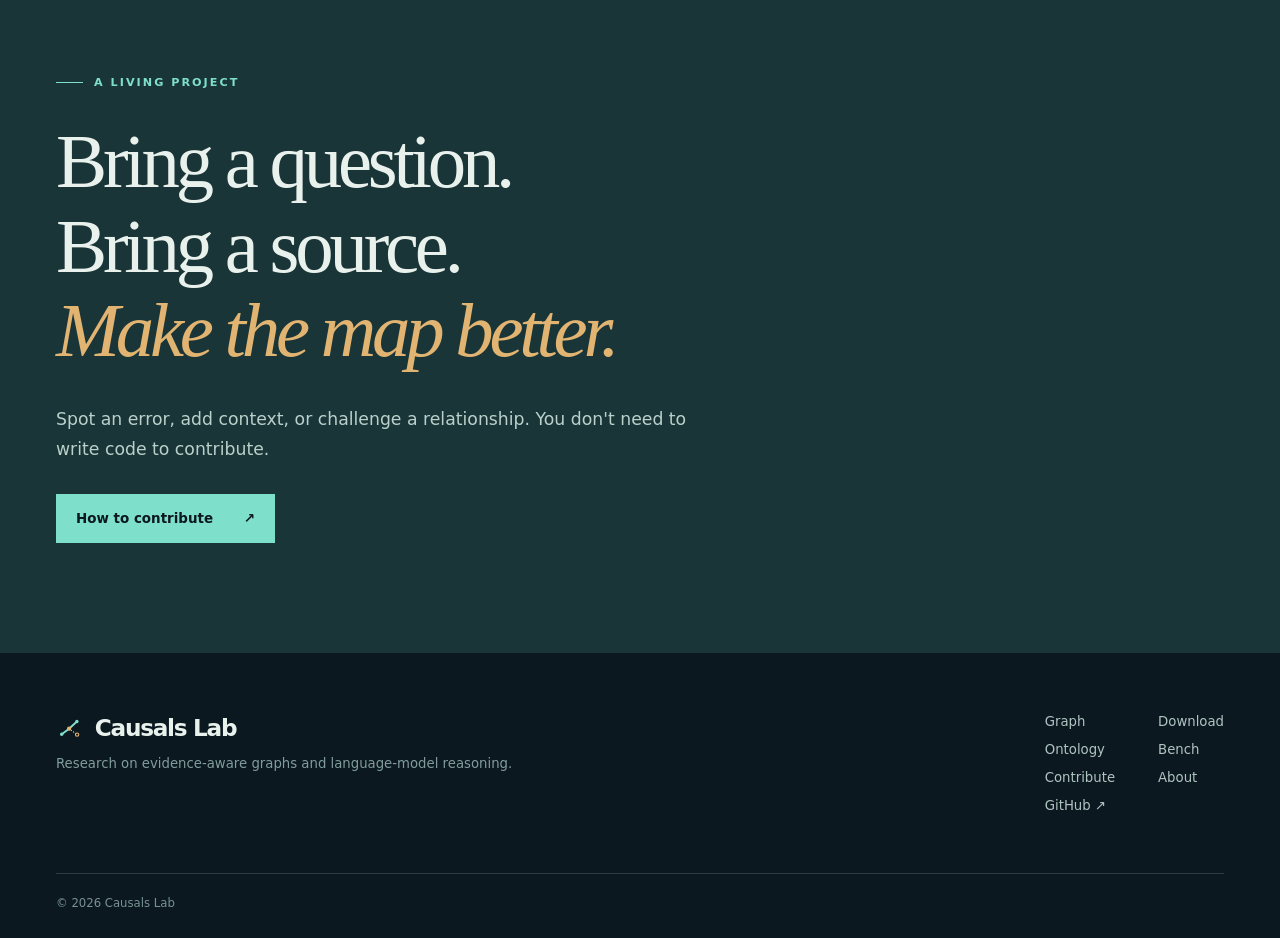
==== commit eed89e75: "Remove application references and link graph quickstart" ====
--- a/index.html
+++ b/index.html
@@ -61,6 +61,6 @@
     </section>
     <section class="closing"><div class="wrap closing-inner"><p class="eyebrow"><span class="eyebrow-line"></span> A living project</p><h2>Bring a question.<br>Bring a source.<br><em>Make the map better.</em></h2><p>Spot an error, add context, or challenge a relationship. You don't need to write code to contribute.</p><a class="button button-primary" href="contribute.html">How to contribute <span aria-hidden="true">↗</span></a></div></section>
   </main>
-  <footer class="site-footer wrap"><div><a class="footer-brand" href="index.html"><img class="brand-mark" src="brand/mark.svg" alt="" aria-hidden="true"> Causals Lab</a><p>Research on evidence-aware graphs and language-model reasoning.</p></div><div class="footer-links"><a href="graph.html">Graph</a><a href="download/">Download</a><a href="ontology.html">Ontology</a><a href="bench.html">Bench</a><a href="contribute.html">Contribute</a><a href="about.html">About</a><a href="https://github.com/causals-lab/community">GitHub ↗</a></div><div class="footer-bottom"><span>© 2026 Causals Lab</span><span>Causals Lab is separate from the Moirai application.</span></div></footer>
+  <footer class="site-footer wrap"><div><a class="footer-brand" href="index.html"><img class="brand-mark" src="brand/mark.svg" alt="" aria-hidden="true"> Causals Lab</a><p>Research on evidence-aware graphs and language-model reasoning.</p></div><div class="footer-links"><a href="graph.html">Graph</a><a href="download/">Download</a><a href="ontology.html">Ontology</a><a href="bench.html">Bench</a><a href="contribute.html">Contribute</a><a href="about.html">About</a><a href="https://github.com/causals-lab/community">GitHub ↗</a></div><div class="footer-bottom"><span>© 2026 Causals Lab</span></div></footer>
 </body>
 </html>
--- a/styles.css
+++ b/styles.css
@@ -137,6 +137,36 @@
 .example-path small{display:block;color:#7ee0ca;letter-spacing:.13em;font-size:.66rem;font-weight:800;margin-bottom:12px}
 .example-path strong{font:400 1.36rem Georgia,serif}
 .example-path>span{color:#e2b472;text-align:center;font-size:1.5rem}
+.graph-examples-heading{display:flex;align-items:end;justify-content:space-between;gap:28px;margin-bottom:30px}
+.graph-examples-heading h2{font-size:clamp(2.5rem,4vw,4.4rem)}
+.graph-example-controls{display:flex;align-items:center;gap:9px;flex:none}
+.graph-example-count{color:#a9c4bf;font-size:.77rem;font-weight:750;letter-spacing:.12em;margin-right:12px;white-space:nowrap}
+.graph-example-controls button{width:45px;height:45px;border:1px solid #7ee0ca78;background:#123038;color:#7ee0ca;cursor:pointer;font-size:1.3rem;transition:background .2s,color .2s}
+.graph-example-controls button:hover,.graph-example-controls button:focus-visible{background:#7ee0ca;color:#0c1820}
+.graph-example-carousel{border:1px solid #ffffff35;background:radial-gradient(circle at 80% 0,#21434a66,transparent 45%),#142b33;padding:32px}
+.graph-example-slide[hidden]{display:none}
+.actual-network{display:grid;grid-template-columns:minmax(0,1fr) minmax(95px,.48fr) minmax(0,1fr) minmax(95px,.48fr) minmax(0,1fr);align-items:stretch;gap:12px;overflow-x:auto}
+.actual-node-stack{display:grid;grid-template-rows:repeat(2,minmax(0,1fr));gap:12px;min-width:0}
+.actual-node-stack-three{grid-template-rows:repeat(3,minmax(0,1fr))}
+.actual-relation-stack{display:grid;grid-template-rows:repeat(2,minmax(0,1fr));gap:12px}
+.actual-relation-stack-three{grid-template-rows:repeat(3,minmax(0,1fr))}
+.actual-network-fan{grid-template-columns:minmax(0,1fr) minmax(95px,.5fr) minmax(0,1.8fr)}
+.actual-node{display:flex;flex-direction:column;justify-content:center;gap:12px;min-height:120px;padding:20px;border:1px solid #83bbb174;background:#0e2028;min-width:0}
+.actual-node small{color:#7ee0ca;font-size:.65rem;font-weight:800;letter-spacing:.14em}
+.actual-node strong{font:400 clamp(1.25rem,1.8vw,1.95rem)/1.14 Georgia,"Times New Roman",serif;overflow-wrap:anywhere}
+.actual-relation{align-self:center;display:flex;align-items:center;justify-content:center;gap:7px;color:#e2b472;font-size:.68rem;font-weight:800;letter-spacing:.05em;text-align:center;overflow-wrap:anywhere}
+.actual-relation b{font-size:1.6rem;font-weight:400;line-height:1}
+.graph-example-slide .caption{margin:23px 0 0}
+.graph-example-records{margin-top:24px;border-top:1px solid #ffffff30;padding-top:20px;color:#b8cbc7;font-size:.82rem;line-height:1.7}
+.graph-example-records summary{width:fit-content;color:#7ee0ca;cursor:pointer;font-weight:750}
+.graph-example-records summary:hover{text-decoration:underline;text-underline-offset:4px}
+.graph-example-records ul{margin:16px 0 0;padding-left:19px}
+.graph-example-records li{margin:8px 0}
+.graph-example-records code{color:#e2b472;overflow-wrap:anywhere}
+.graph-example-note{color:#93ada8;font-size:.82rem;line-height:1.7;margin:20px 0 0;max-width:1000px}
+.graph-example-note a{color:#7ee0ca;text-decoration:underline;text-underline-offset:3px}
+@media(max-width:900px){.actual-network{grid-template-columns:190px 100px 190px 100px 190px}.actual-network-fan{grid-template-columns:190px 100px 300px}.actual-node strong{font-size:1.45rem}}
+@media(max-width:680px){.graph-examples-heading{display:block}.graph-example-controls{margin-top:24px}.graph-example-carousel{padding:20px}.actual-network{grid-template-columns:155px 83px 155px 83px 155px;gap:8px}.actual-network-fan{grid-template-columns:155px 83px 220px}.actual-node-stack,.actual-relation-stack{gap:8px}.actual-node{min-height:105px;padding:13px}.actual-node strong{font-size:1.2rem}.actual-relation{font-size:.56rem;gap:3px}.actual-relation b{font-size:1.2rem}}
 .caption{color:#8daaa5;font-size:.81rem;line-height:1.65;margin-top:18px}
 .steps{counter-reset:step;list-style:none;padding:0;margin:0;border-top:1px solid #ffffff27}
 .steps li{counter-increment:step;display:grid;grid-template-columns:60px 1fr;gap:14px;border-bottom:1px solid #ffffff27;padding:23px 0;color:#b8cbc7;line-height:1.7}
